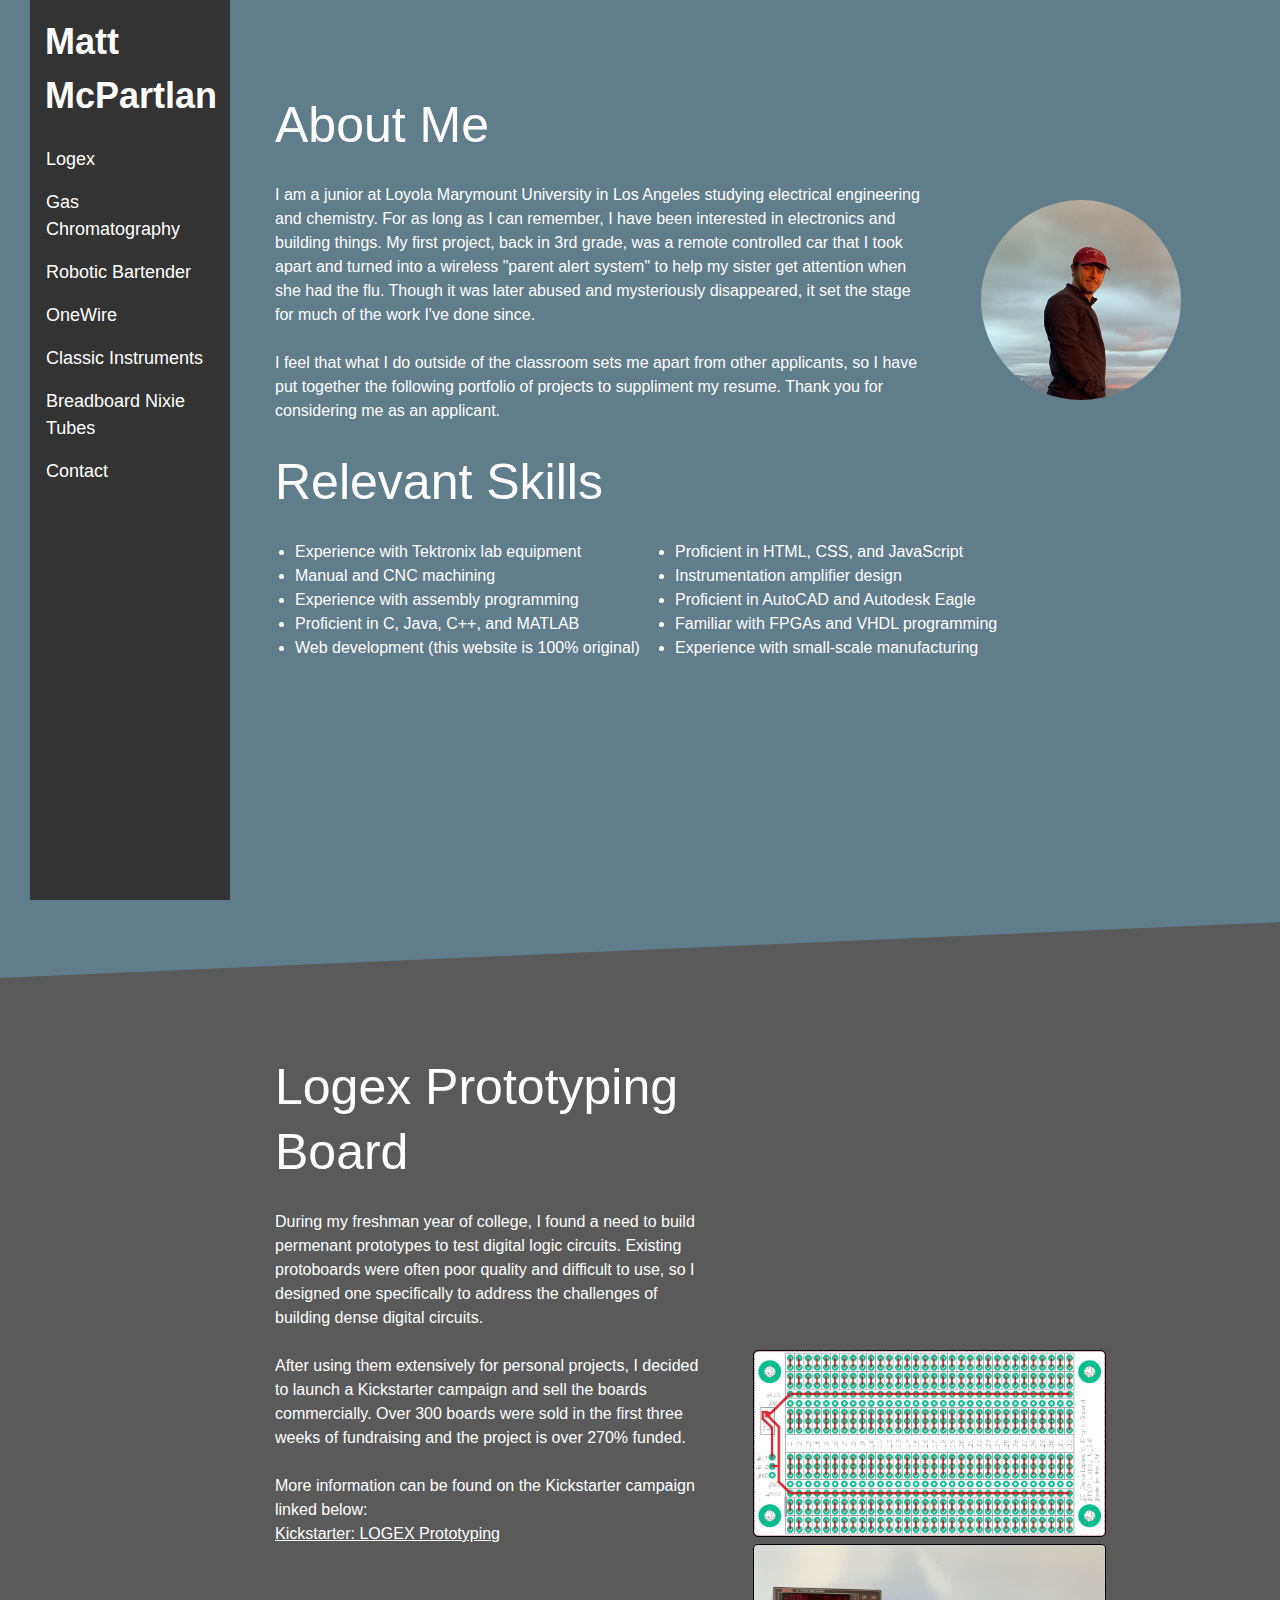
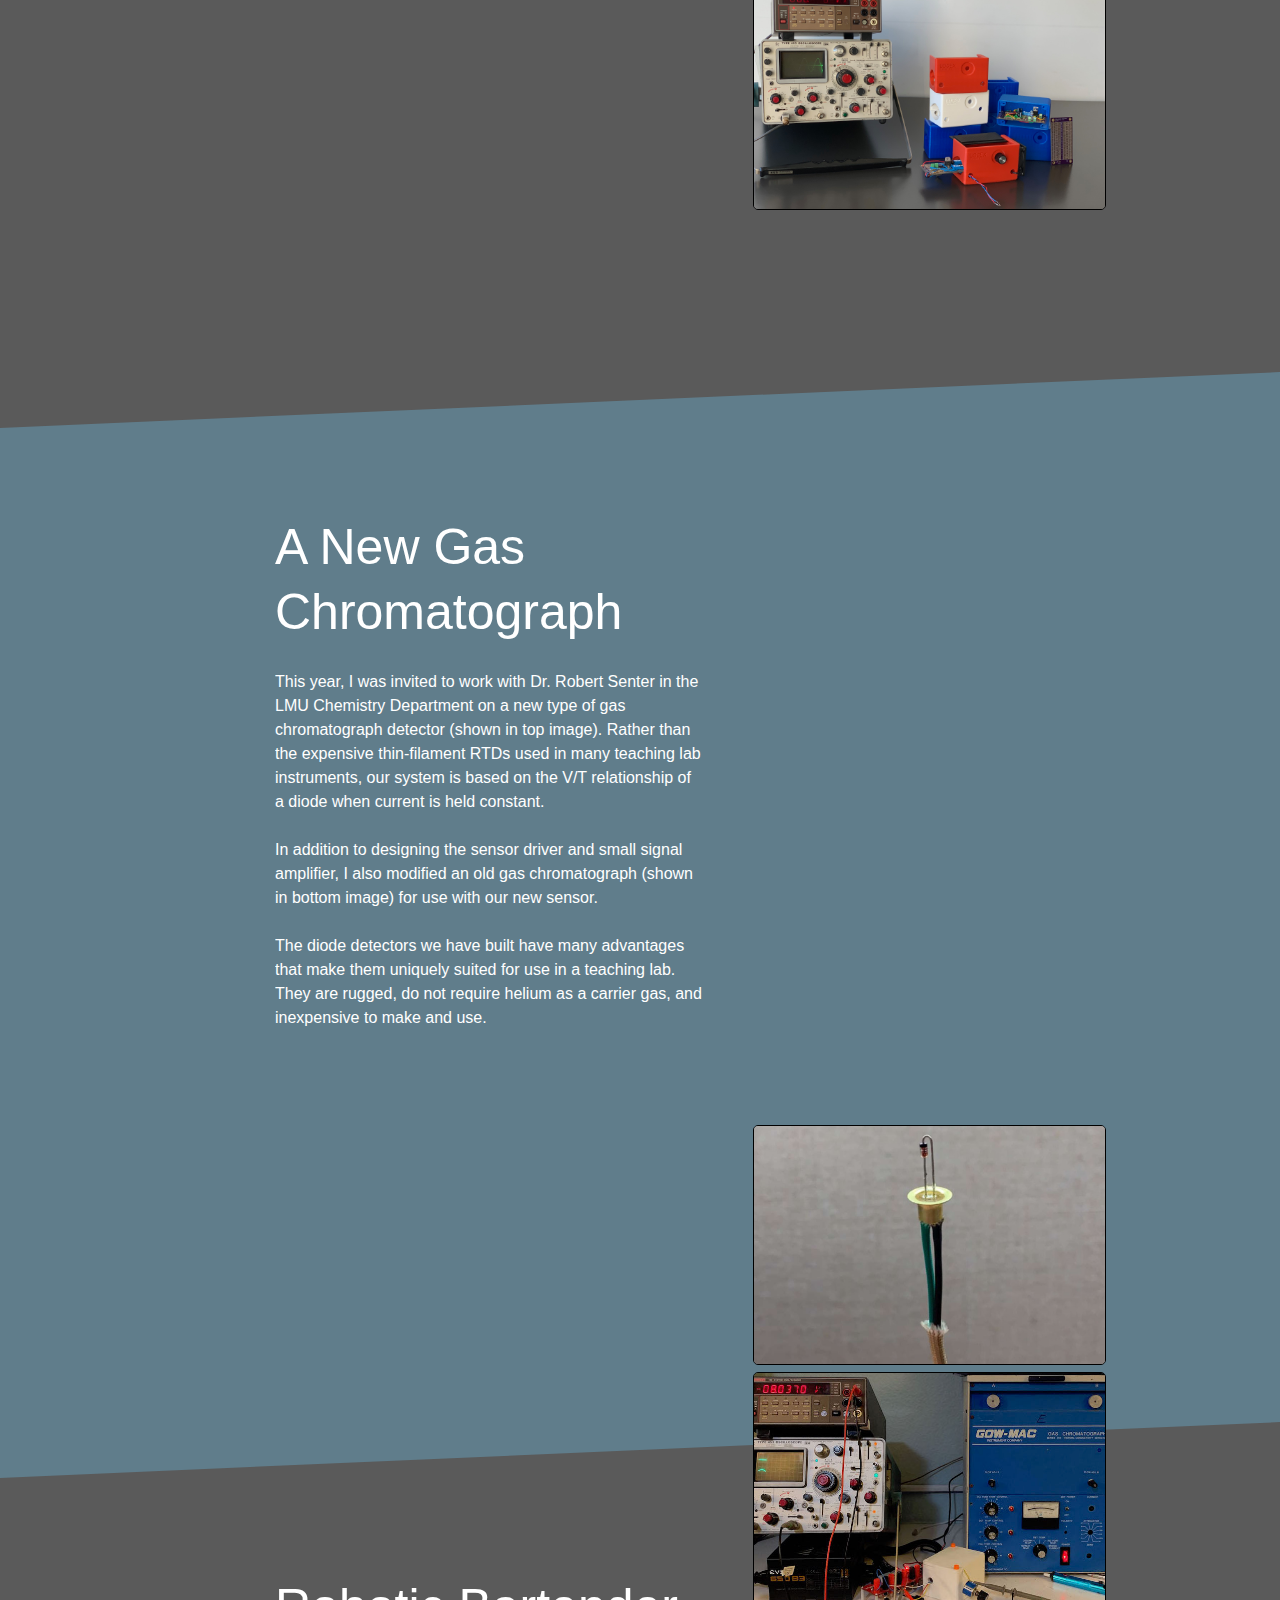
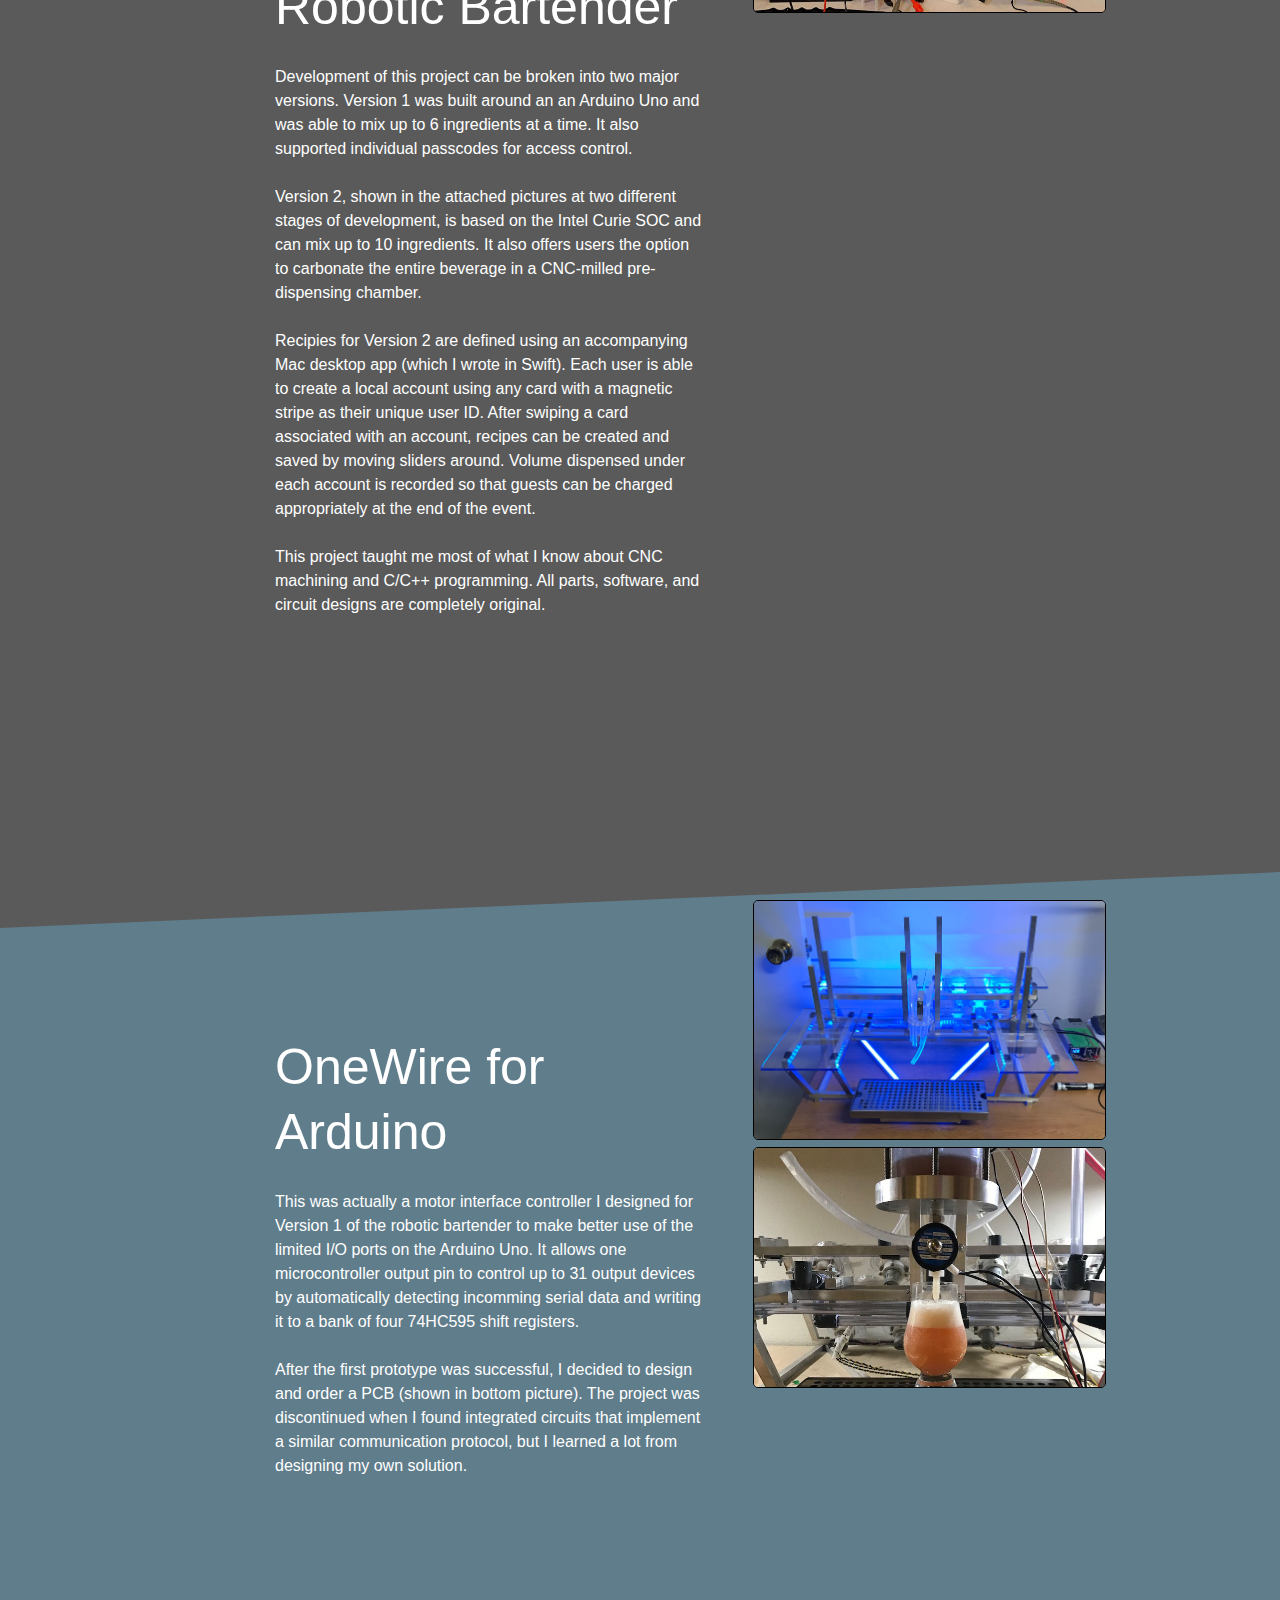
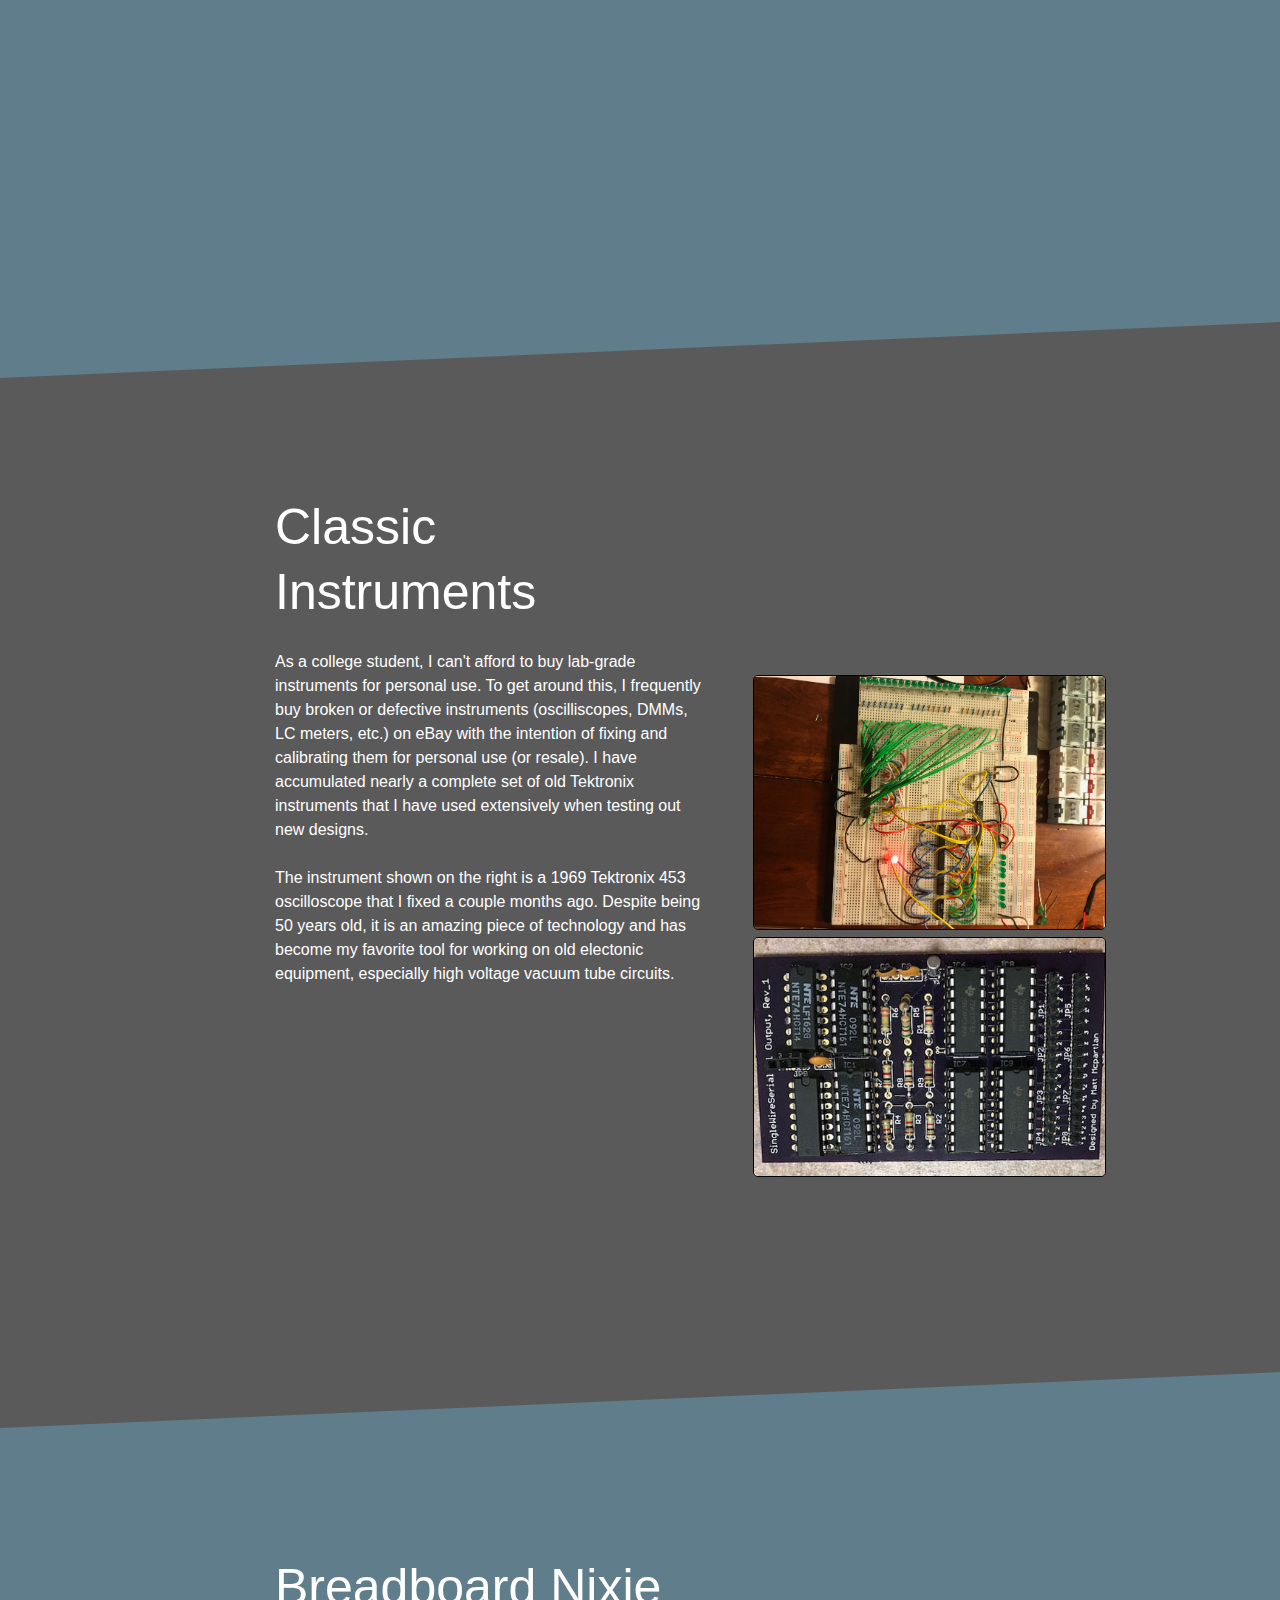
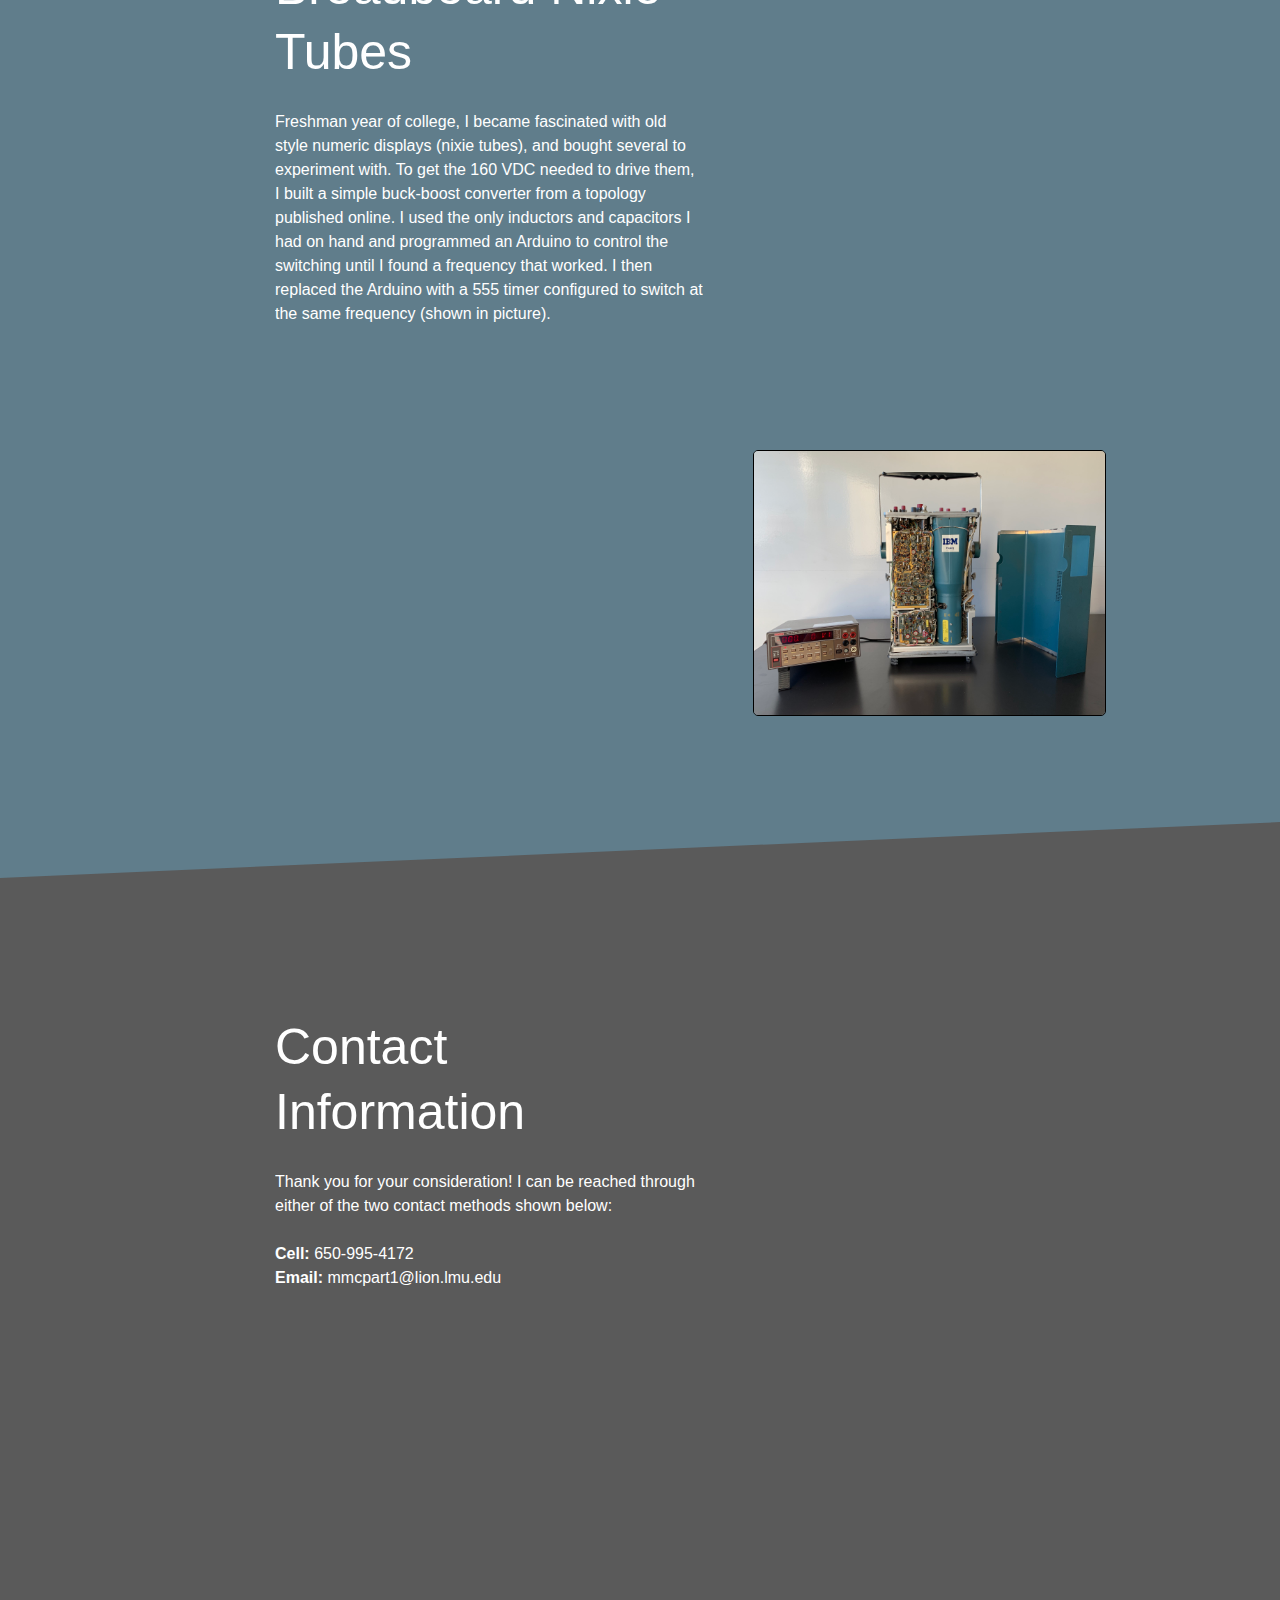
==== index.html @ 4ee8118d "Changed title" ====
<!DOCTYPE html>
<html lang="en" >
<head>
  <meta charset="UTF-8">
  <title>Matt McPartlan: Portfolio</title>
  <meta name="description" content="A brief demonstration of extracurricular projects." />
  <link rel="stylesheet" href="css/style.css">
  <link rel="stylesheet" type="text/css" href="//fonts.googleapis.com/css?family=Paytone+One" />
  <script src="js/lodash.js"></script>
  <script src="https://code.jquery.com/jquery-3.3.1.min.js"></script>
</head>
<body>
  <div id="wrapper">
    <ul id="navbar">
      <li id="name-bar"><a class="page-top">Matt McPartlan</a></li>
      <li class="nav-item" id="logex-board-bar"><a >Logex</a></li>
      <li class="nav-item" id="gas-chromatography-bar"><a>Gas Chromatography</a></li>
      <li class="nav-item" id="robotic-bartender-bar"><a>Robotic Bartender</a></li>
      <li class="nav-item" id="onewire-arduino-bar"><a>OneWire</a></li>
      <li class="nav-item" id="classic-instrumentation-bar"><a>Classic Instruments</a></li>
      <li class="nav-item" id="breadboard-nixies-bar"><a>Breadboard Nixie Tubes</a></li>
      <li class="nav-item" id="contact-bar"><a>Contact</a></li>
    </ul>
    <div id="heading">
      <div id="about-me">
        <header>
          <h1 class="white-title">About Me</h1>
        </header>
        <p class="white-body">
          I am a junior at Loyola Marymount University in Los Angeles studying
          electrical engineering and chemistry. For as long as I can remember, I have been interested
          in electronics and building things. My
          first project, back in 3rd grade, was a remote controlled car that
          I took apart and turned into a wireless "parent alert system" to help my sister get
          attention when she had the flu. Though it was later abused and mysteriously disappeared,
          it set the stage for much of the work I've done since.
          <br>
          <br>
          I feel that what I do outside of the classroom sets me apart from other applicants, so
          I have put together the following portfolio of projects to suppliment my resume. Thank you for
          considering me as an applicant.
        </p>
      </div>
      <img id="profile" src="files/profile.jpeg" alt="Profile picture"/>
      <div id="relavant-skills">
        <header>
          <h1 class="white-title">Relevant Skills</h1>
        </header>
        <ul id="skill-list">
          <li> Experience with Tektronix lab equipment </li>
          <li> Manual and CNC machining </li>
          <li> Experience with assembly programming </li>
          <li> Proficient in C, Java, C++, and MATLAB </li>
          <li> Web development (this website is 100% original) </li>
        </ul>
        <ul id="skill-list2">
          <li> Proficient in HTML, CSS, and JavaScript </li>
          <li> Instrumentation amplifier design </li>
          <li> Proficient in AutoCAD and Autodesk Eagle </li>
          <li> Familiar with FPGAs and VHDL programming </li>
          <li> Experience with small-scale manufacturing </li>
        </ul>
      </div>
    </div>
    <div id="text-content">
      <article class="text-article" id="logex-board">
        <header>
          <h1>Logex Prototyping Board</h1>
        </header>
        <p>
          During my freshman year of college, I found a need to build permenant prototypes to test
          digital logic circuits. Existing protoboards were often poor quality and difficult to use,
          so I designed one specifically to address the challenges of building dense digital circuits.
          <br>
          <br>
          After using them extensively for personal projects, I decided to launch a Kickstarter
          campaign and sell the boards commercially. Over 300 boards were sold in the first
          three weeks of fundraising and the project is over 270% funded.
          <br>
          <br>
          More information can be found on the Kickstarter campaign linked below:
          <br>
          <a target="_blank" href="https://www.kickstarter.com/projects/1998140538/logex-electronics-prototyping-reimagined?ref=user_menu">Kickstarter: LOGEX Prototyping</a>
        </p>
      </article>
      <article class="text-article" id="gas-chromatography">
        <header>
          <h1>A New Gas Chromatograph</h1>
        </header>
        <p>
          This year, I was invited to work with Dr. Robert Senter in the LMU Chemistry
          Department on a new type of gas chromatograph detector (shown in top image). Rather than the expensive thin-filament
          RTDs used in many teaching lab instruments, our system is based on the V/T relationship of a diode
          when current is held constant.
          <br>
          <br>
          In addition to designing the sensor driver and small signal amplifier, I also modified an old gas chromatograph
          (shown in bottom image) for use with our new sensor.
          <br>
          <br>
          The diode detectors we have built have many advantages that make them uniquely suited for use in
          a teaching lab. They are rugged, do not require helium as a carrier gas, and inexpensive to make
          and use.
        </p>
      </article>
      <article class="text-article" id="robotic-bartender">
        <header>
          <h1>Robotic Bartender</h1>
        </header>
        <p>
          Development of this project can be broken into two major versions. Version 1 was built around an an Arduino
          Uno and was able to mix up to 6 ingredients at a time. It also supported individual passcodes for access
          control.
          <br>
          <br>
          Version 2, shown in the attached pictures at two different stages of development, is based on the Intel Curie SOC
          and can mix up to 10 ingredients. It also offers users the option to carbonate the entire beverage in a CNC-milled
          pre-dispensing chamber.
          <br>
          <br>
          Recipies for Version 2 are defined using an accompanying Mac desktop app (which I wrote in Swift). Each user is able
          to create a local account using any card with a magnetic stripe as their unique user ID.
          After swiping a card associated with an account, recipes can be created and saved by moving sliders around.
          Volume dispensed under each account is recorded so that guests can be charged appropriately at the end of the event.
          <br>
          <br>
          This project taught me most of what I know about CNC machining and C/C++ programming. All parts, software, and circuit designs
          are completely original.
        </p>
      </article>
      <article class="text-article" id="onewire-arduino">
        <header>
          <h1>OneWire for Arduino</h1>
        </header>
        <p>
          This was actually a motor interface controller I designed for Version 1 of the robotic bartender to make better use of the limited
          I/O ports on the Arduino Uno. It allows one microcontroller output pin to control up to 31 output devices by automatically detecting incomming
          serial data and writing it to a bank of four 74HC595 shift registers.
          <br>
          <br>
          After the first prototype was successful, I decided to design and order a PCB (shown in bottom picture). The project was discontinued
          when I found integrated circuits that implement a similar communication protocol, but I learned a lot from designing my own solution.
        </p>
      </article>
      <article class="text-article" id="classic-instrumentation">
        <header>
          <h1>Classic Instruments</h1>
        </header>
        <p>
          As a college student, I can't afford to buy lab-grade instruments for personal use. To get around this,
          I frequently buy broken or defective instruments (oscilliscopes, DMMs, LC meters, etc.) on eBay with
          the intention of fixing and calibrating them for personal use (or resale). I have accumulated nearly a complete
          set of old Tektronix instruments that I have used extensively when testing out new designs.
          <br>
          <br>
          The instrument shown on the right is a 1969 Tektronix 453 oscilloscope that I fixed a couple months
          ago. Despite being 50 years old, it is an amazing piece of technology and has become my favorite tool
          for working on old electonic equipment, especially high voltage vacuum tube circuits.
        </p>
      </article>
      <article class="text-article" id="breadboard-nixies">
        <header>
          <h1>Breadboard Nixie Tubes</h1>
        </header>
        <p>
          Freshman year of college, I became fascinated with old style numeric displays (nixie tubes),
          and bought several to experiment with. To get the 160 VDC needed to drive them, I built a simple
          buck-boost converter from a topology published online. I used the only inductors and capacitors
          I had on hand and programmed an Arduino to control the switching until I found a frequency that worked.
          I then replaced the Arduino with a 555 timer configured to switch at the same frequency (shown in picture).
        </p>
      </article>
      <article class="text-article" id="contact">
        <header>
          <h1>Contact Information</h1>
        </header>
        <p>
          Thank you for your consideration! I can be reached through either of the two contact
          methods shown below:
          <br>
          <br>
          <b> Cell: </b> 650-995-4172
          <br>
          <b> Email: </b> mmcpart1@lion.lmu.edu
        </p>
      </article>

      <!-- Parallax foreground -->
      <div id="filler">
        <div class="photo-block">
          <img class="block-top" src="files/Schematic.jpeg" alt="Logex schematic"/>
          <img class="block-bottom" src="files/Compare.jpeg" alt="Logex schematic"/>
        </div>
        <div class="photo-block">
          <img class="block-top" src="files/chromatograph.jpeg" alt="Gas chromatograph"/>
          <img class="block-bottom" src="files/chromatograph2.jpeg" alt="Gas chromatograph2"/>
        </div>
        <div class="photo-block">
          <img class="block-top" src="files/robot.jpeg" alt="Robotic bartender"/>
          <img class="block-bottom" src="files/robot2.jpeg" width="446" alt="Robotic bartender"/>
        </div>
        <div class="photo-block">
          <img class="block-top" src="files/onewire.jpeg" alt="Onewire"/>
          <img class="block-bottom " src="files/onewire2.jpeg" alt="Onewire"/>
        </div>
        <div class="photo-block">
          <img src="files/instrumentation.jpeg" alt="Instrumentation"/>
        </div>
        <div class="photo-block">
          <img src="files/nixies.jpeg" alt="Nixies"/>
        </div>
      </div>
    </div>



    <!-- Background sections -->
    <div class="background-section"></div>
    <div class="background-section"></div>
    <div class="background-section"></div>
    <div class="background-section"></div>
  </div>
</body>
<script  src="js/index.js"></script>
</html>
---- css/style.css ----
/* PARALLAX PORTFOLIO
Author: Matt McPartlan
*****************************************************************/

html, body, div, h1, a, ul, li, article, header {
	margin: 0;
	padding: 0;
	border: 0;
	font-size: 100%;
	font: inherit;
	vertical-align: baseline;
  color: #ffffff;
}
body {
  background-color: #5a5a5a;
  height: auto;
  width: auto;
  line-height: 1.5;
  font-size: 16px;
  font-family: Avantgarde,sans-serif;
}
h1 {
  font-family: Avantgarde,sans-serif;
  margin: 0 0 25px 0;
  font-size: 50px;
  font-family: Avantgarde,sans-serif;
  font-weight: normal;
  line-height: 65px;
  color: #ffffff;
}
p {
  margin:1em 0;
  font-family: Avantgarde,sans-serif;
  color: #ffffff;
  font-size: 16px;
}

/* Page structure
*****************************************************************/
.background-section {
  background-color: #607d8b;
  transform: skew(0deg, -2.5deg);
  position: absolute;
  left: 0;
  height: 1050px;
  width: 100%;
  min-width: 1250px;
  overflow: hidden;
  z-index: -1;
}
#heading {
  position: absolute;
  display: grid;
  grid-template-areas:
    "text photo"
    "skills1 skills2";
  grid-template-columns: 4fr 1.5fr;
  grid-template-rows: 450px 450px;
  top: 0;
  width: 100%;
  min-width: 1250px;
  height: 900px;
}
#text-content {
  position: absolute;
  display: grid;
  grid-template-areas:
    "textContent . photoContent .";
  grid-template-columns: 2fr 50px 1fr 0.5fr;
  grid-template-rows: 100% 100%;
  padding: 0;
  top: 750px;
  left: 0;
  width: 100%;
  min-width: 1250px;
  overflow: hidden;
  height: 7350px;
}

/* Navigation
*****************************************************************/
#navbar {
  list-style-type: none;
  text-align: left;
  padding: 0px;
  margin: 0px;
  position: fixed;
  top: 0;
  left: 30px;
  z-index: 1000;
  width: 200px;
  height: 100%;
  background-color: #333;
}
#nav-background {
  width: 200px;
  height: 1000px;
}
#name-bar {
  z-index: 1000;
  font-size: 36px;
  padding: 15px;
  border: 1px;
  text-align: left;
  font-weight: bold;
  color: #ffffff
}
.nav-item {
  z-index: 1000;
  font-size: 18px;
  display: block;
  color: #ffffff;
  padding: 8px 16px;
  text-decoration: none;
}
.nav-item:hover {
  background-color: #e91e63;
  cursor: pointer;
}

/* Text content
*****************************************************************/

.text-article {
  grid-area: textContent;
  position: absolute;
  left: 275px;
  padding-top: 105px;
  overflow: hidden;
}

#relavant-skills {
  grid-area: "skills1";
  padding-left: 275px;
  width: auto;
  height: 100%;
  max-height: 450px;
  overflow: visible;
}

#skill-list {
  margin-left: 20px;
}

#skill-list2 {
  position: relative;
  top: -120px;
  left: 400px;
  width: 400px;
}

#about-me {
  grid-area: text;
  padding-top: 10%;
  padding-left: 275px;
  width: auto;
  height: 100%;
  max-height: 450px;
  overflow: hidden;
}

#profile {
  grid-area: photo;
  margin-top: 200px;
  margin-left: 50px;
  border-radius: 50%;
  width: auto;
  max-width: 200px;
}

/* foreground */
#filler {
  position: absolute;
  grid-area: photoContent;
  width: 100%;
}

.photo-block {
  position: absolute;
  width: auto;
  margin: 0;
  padding: 0;
  display: inline-block;
}

.photo-block > img {
  width: 100%;
  padding: 0;
  margin: 0;
  border: 1px solid black;
  border-radius: 5px;
}

/* Block bottom */
.block-bottom {
  border: 1px solid black;
  margin-top: 10px;
  border-radius: 5px;
}
/* Block top */
.block-top {
  margin-bottom: 10px;
  border: 1px solid black;
  border-radius: 5px;
}
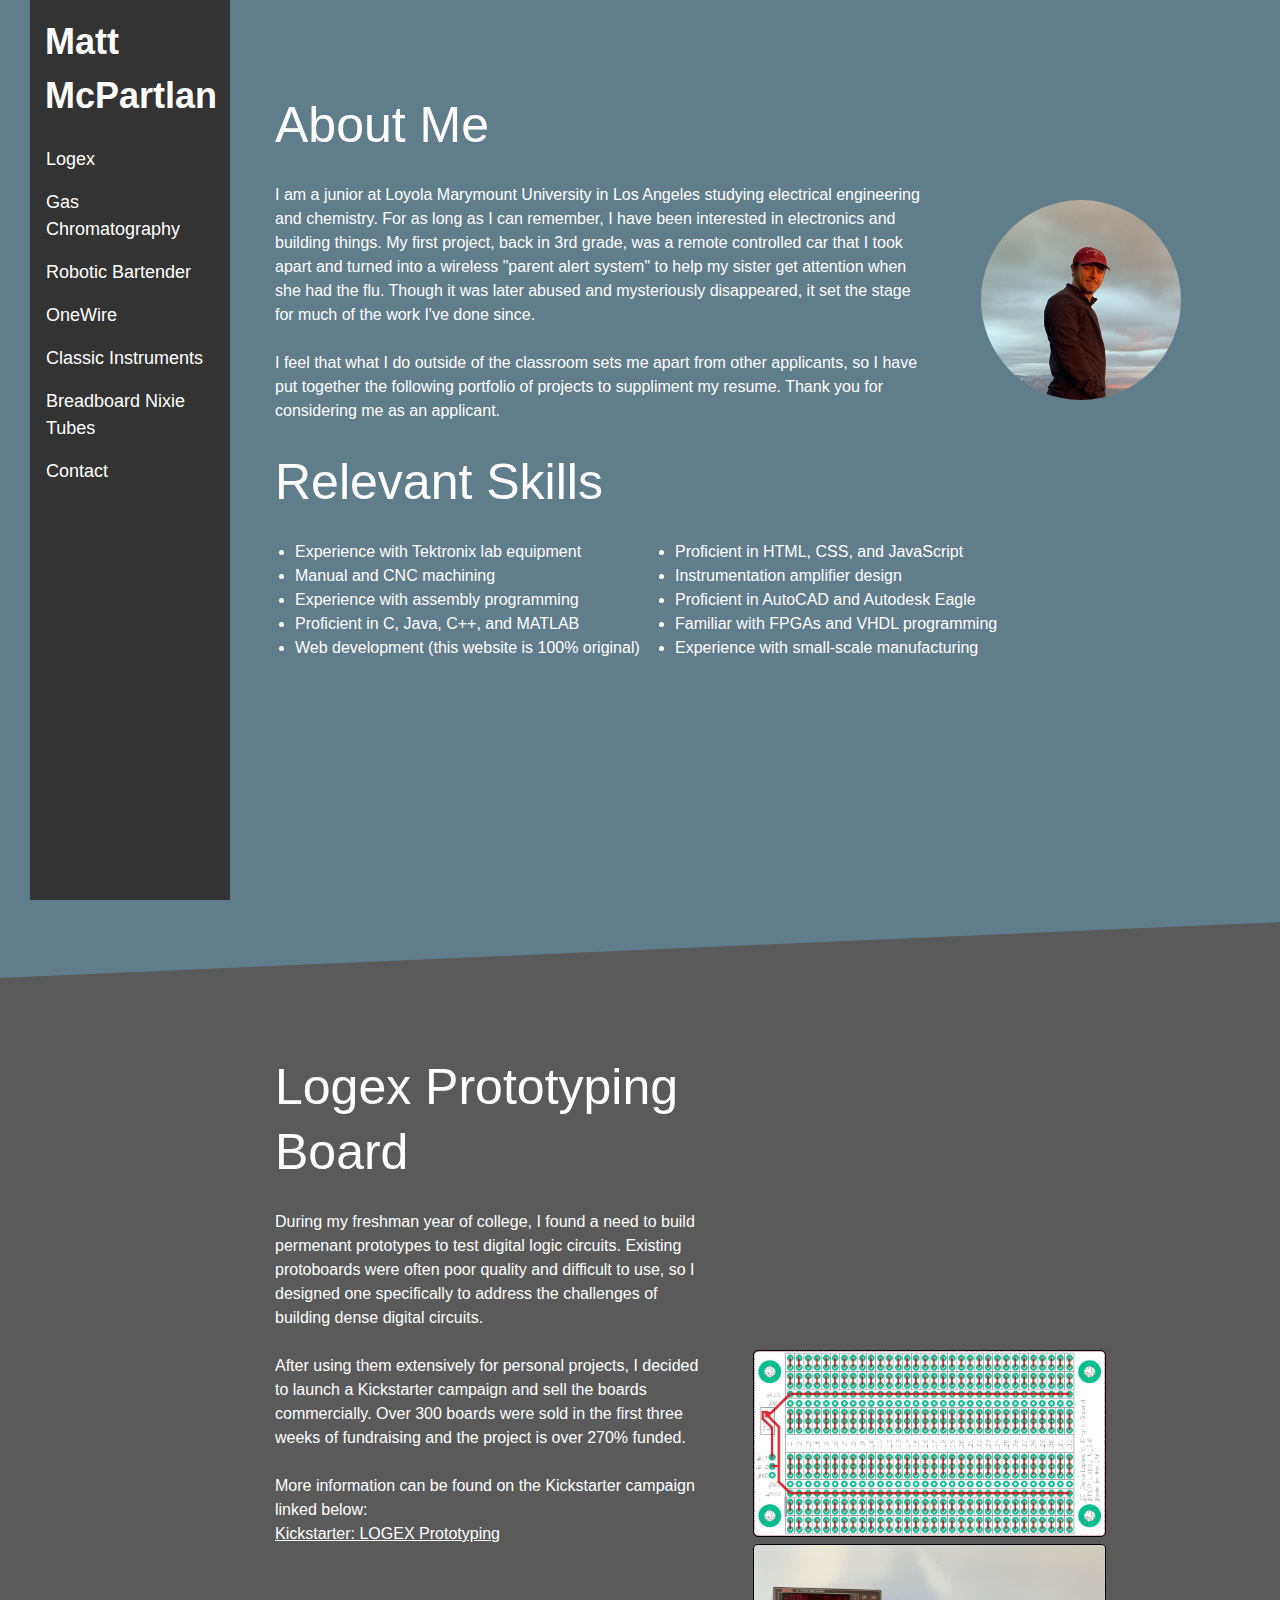
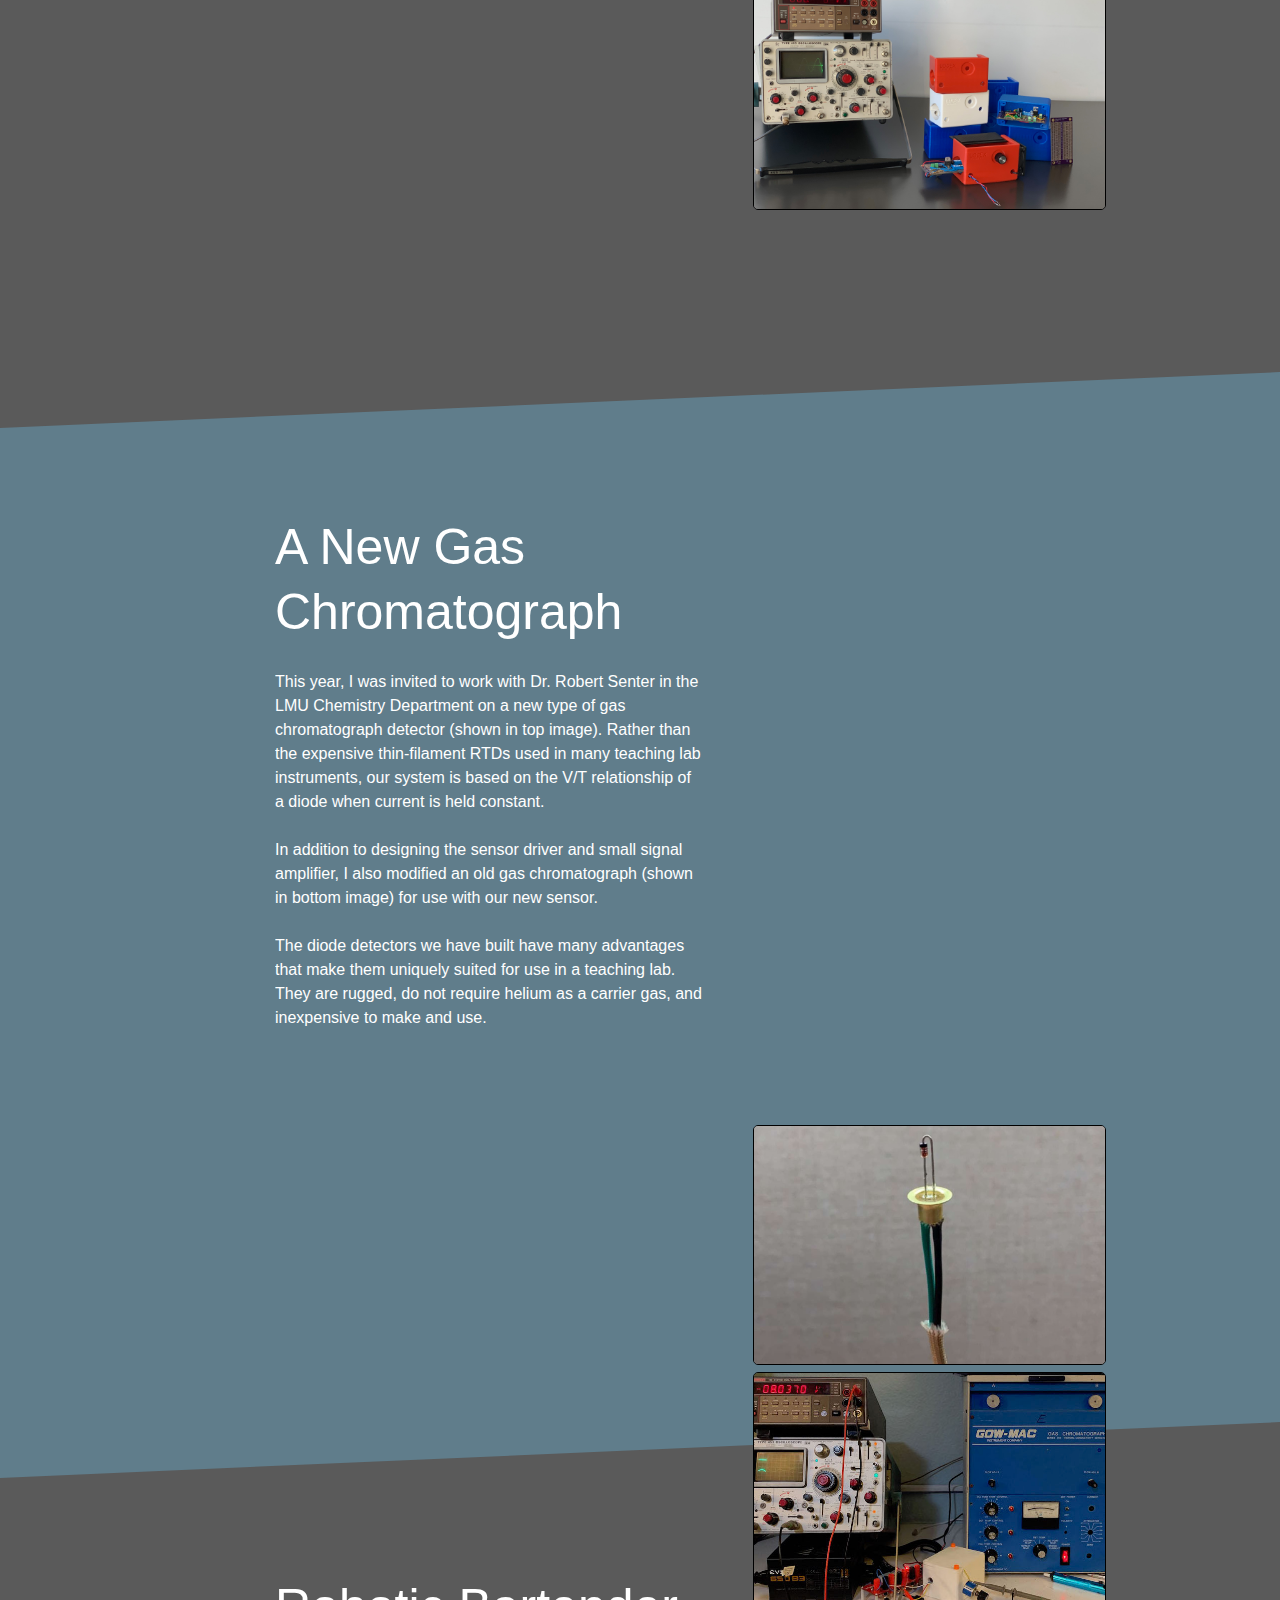
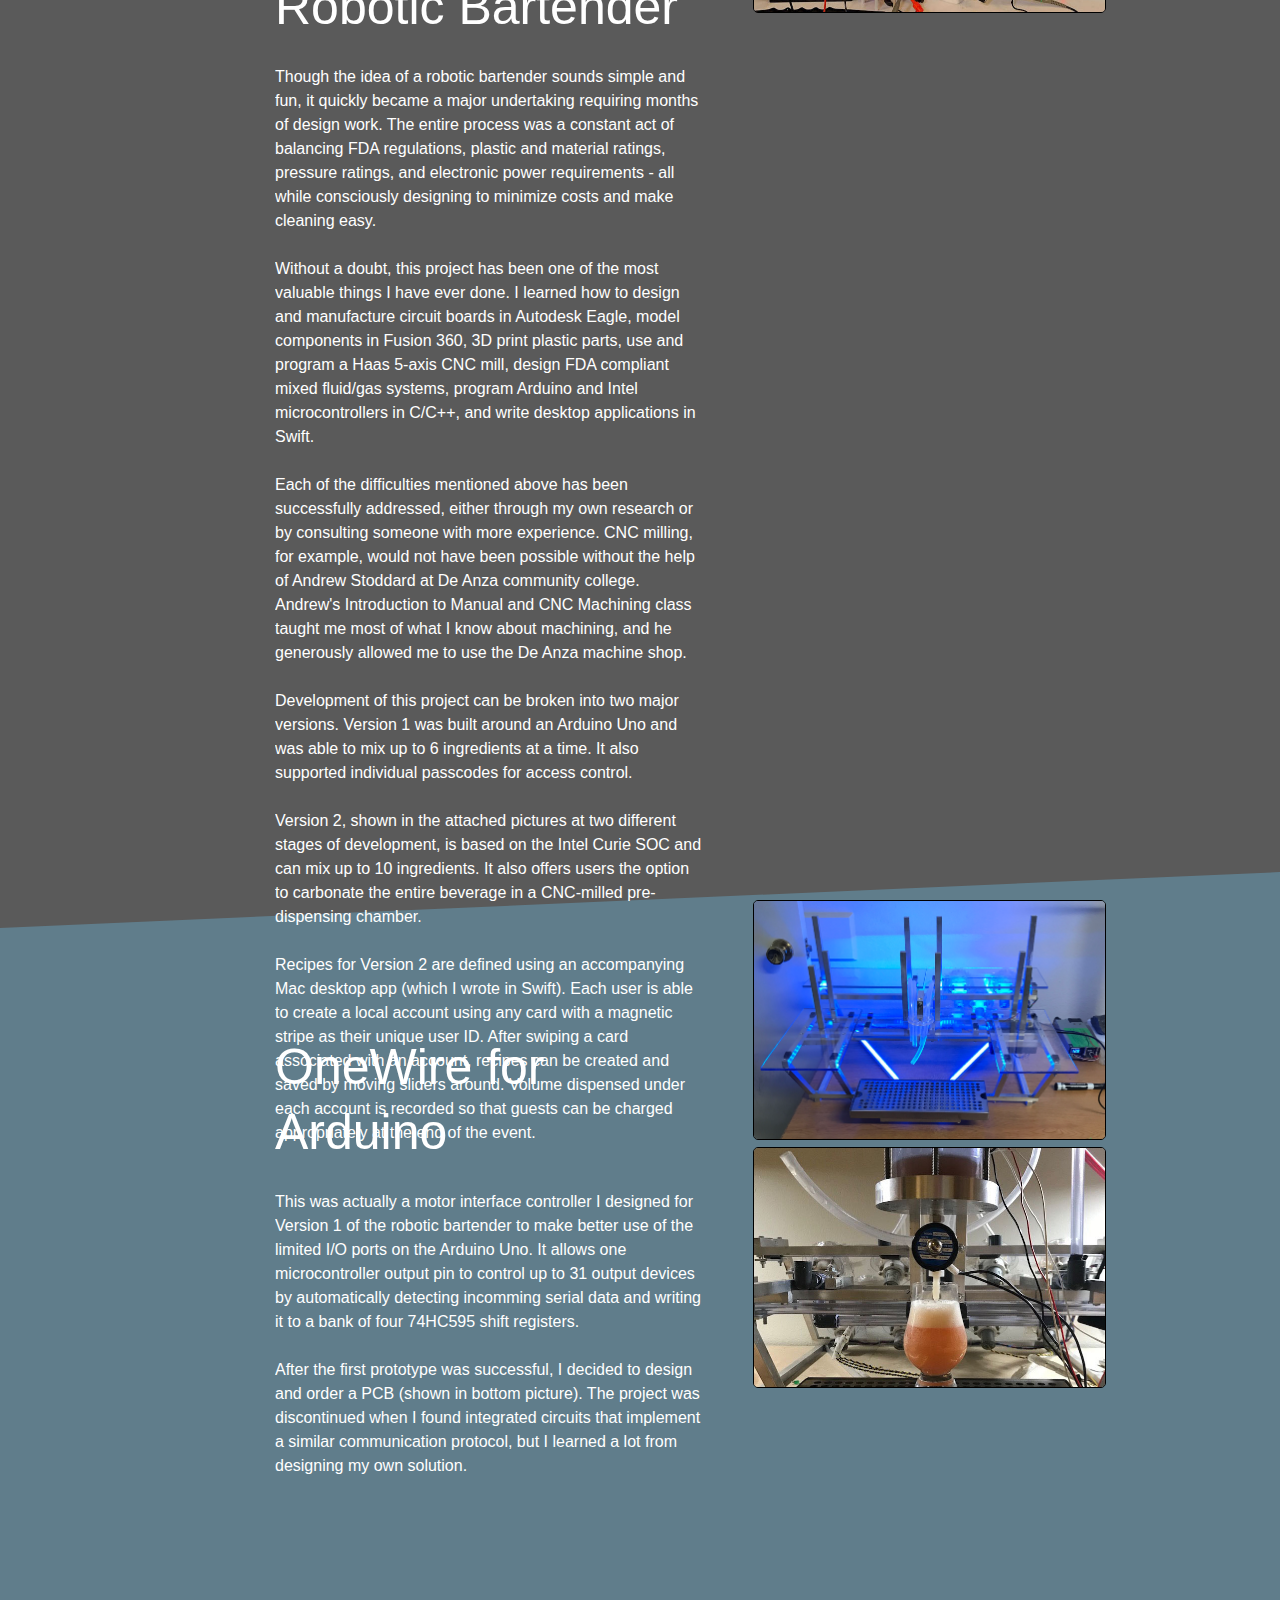
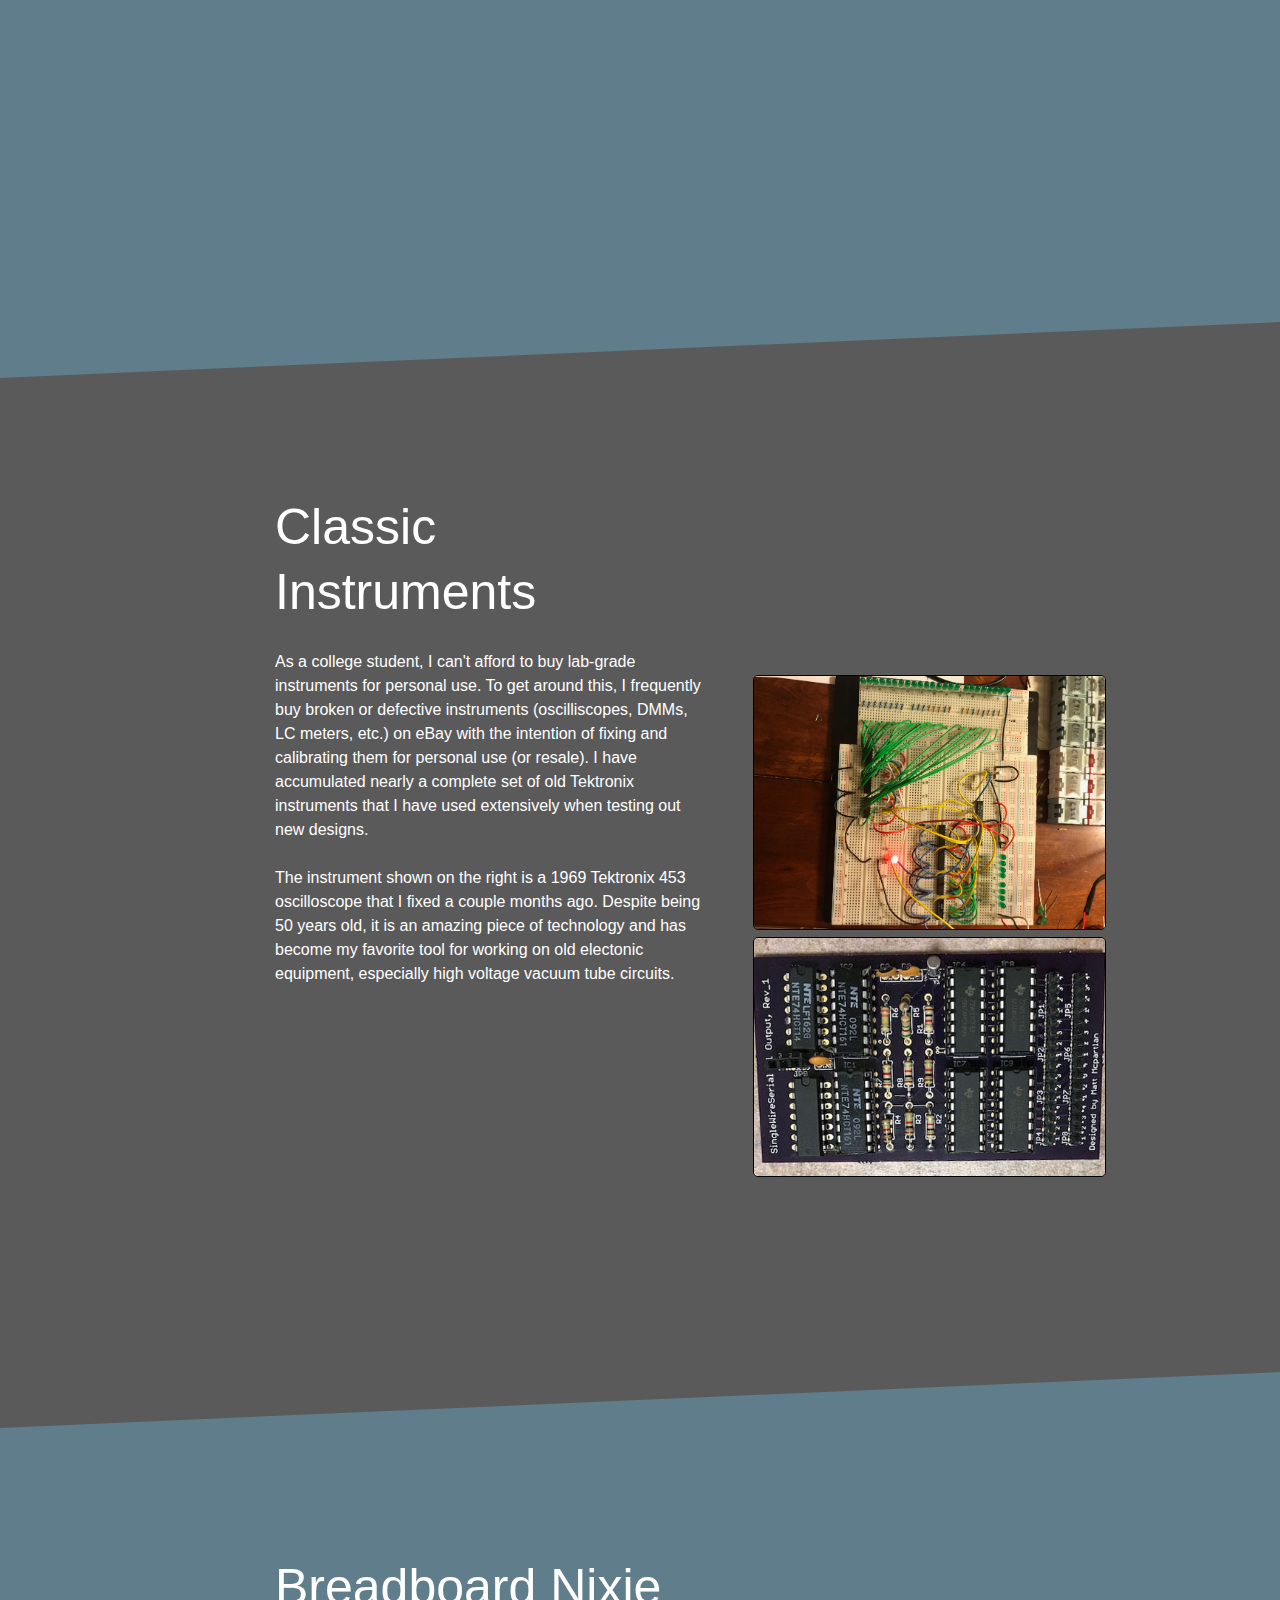
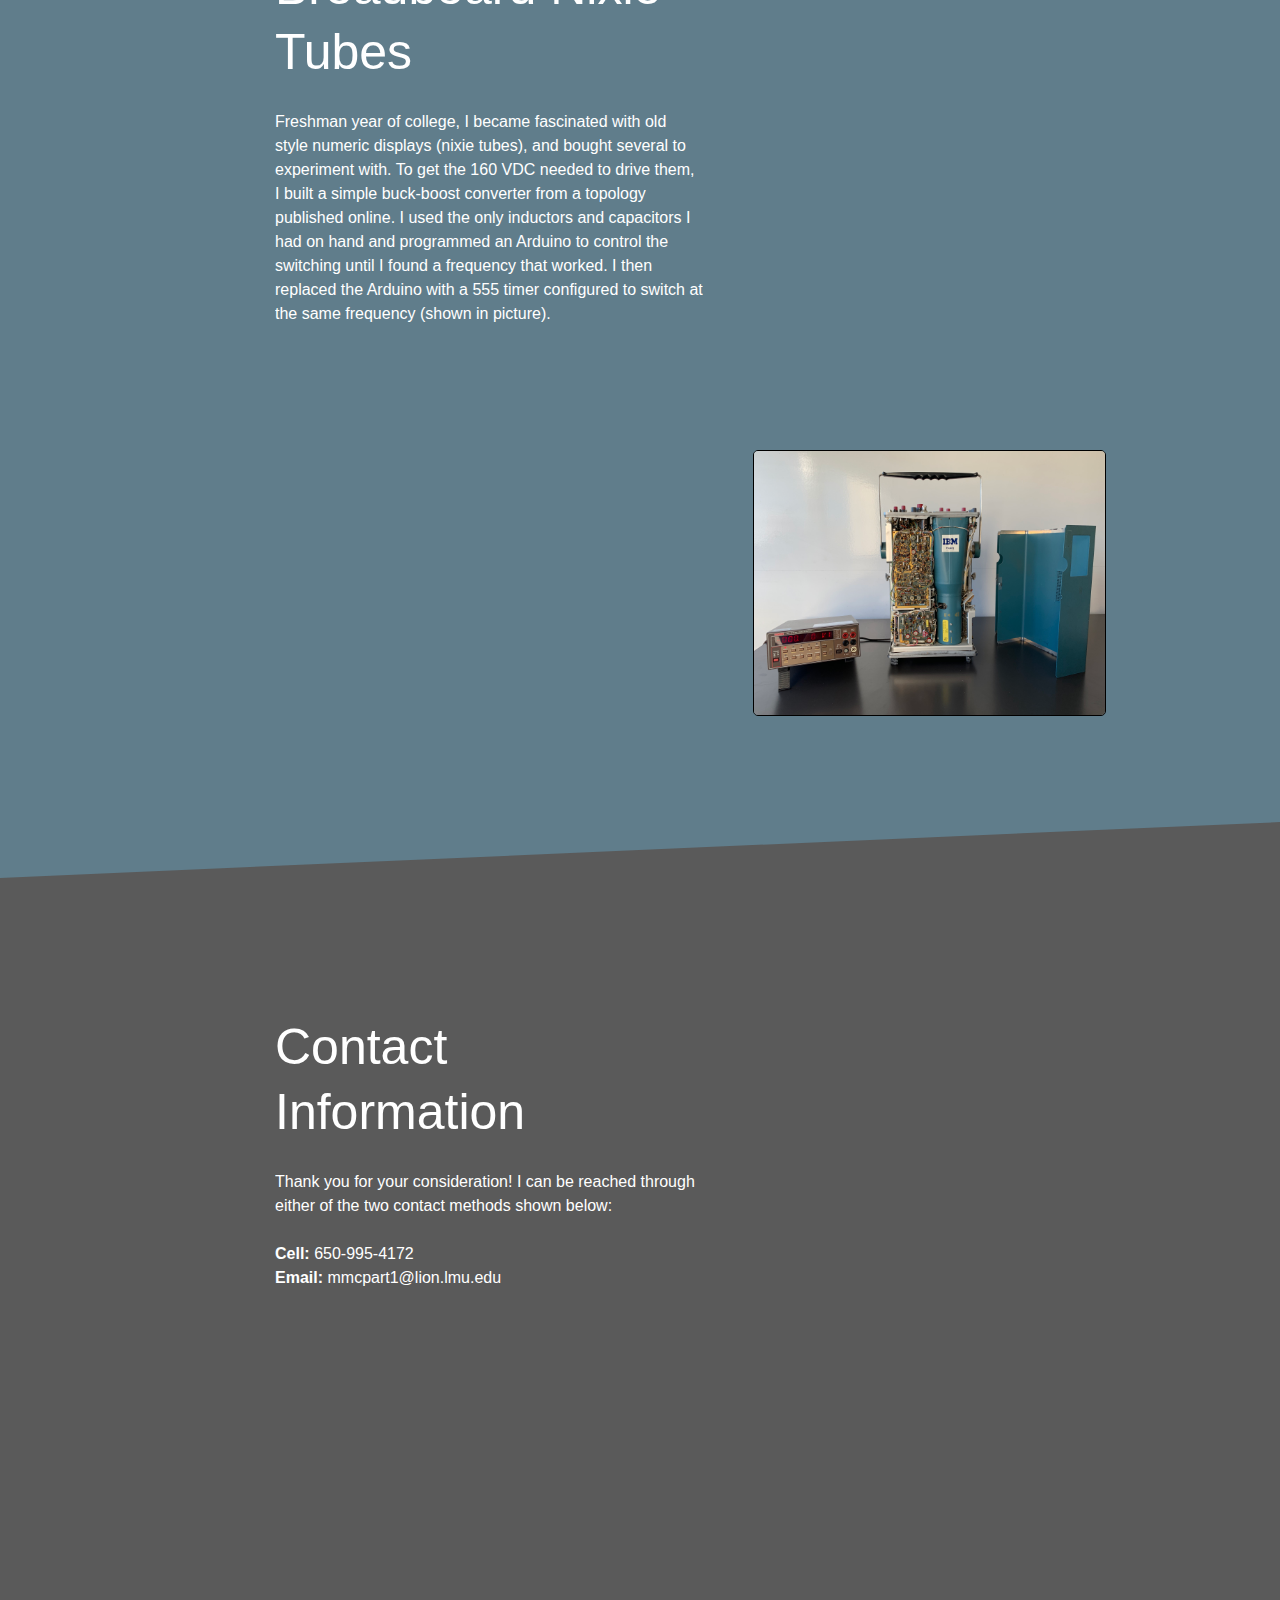
==== commit 816f402e: "Updated Drink machine description" ====
--- a/index.html
+++ b/index.html
@@ -108,7 +108,25 @@
           <h1>Robotic Bartender</h1>
         </header>
         <p>
-          Development of this project can be broken into two major versions. Version 1 was built around an an Arduino
+          Though the idea of a robotic bartender sounds simple and fun, it quickly became a major undertaking requiring months of design work.
+          The entire process was a constant act of balancing FDA regulations, plastic and
+          material ratings, pressure ratings, and electronic power requirements - all while consciously designing to minimize costs and
+          make cleaning easy.
+          <br>
+          <br>
+          Without a doubt, this project has been one of the most valuable things I have ever done. I learned how to design and manufacture
+          circuit boards in Autodesk Eagle, model components in Fusion 360, 3D print plastic parts, use and program a Haas 5-axis CNC mill,
+          design FDA compliant mixed fluid/gas systems, program Arduino and Intel microcontrollers in C/C++, and write desktop
+          applications in Swift.
+          <br>
+          <br>
+          Each of the difficulties mentioned above has been successfully addressed, either through my own research or by consulting someone
+          with more experience. CNC milling, for example, would not have been possible without the help of Andrew Stoddard at De Anza
+          community college. Andrew's Introduction to Manual and CNC Machining class taught me most of what I know about machining, and he
+          generously allowed me to use the De Anza machine shop.
+          <br>
+          <br>
+          Development of this project can be broken into two major versions. Version 1 was built around an Arduino
           Uno and was able to mix up to 6 ingredients at a time. It also supported individual passcodes for access
           control.
           <br>
@@ -118,14 +136,10 @@
           pre-dispensing chamber.
           <br>
           <br>
-          Recipies for Version 2 are defined using an accompanying Mac desktop app (which I wrote in Swift). Each user is able
+          Recipes for Version 2 are defined using an accompanying Mac desktop app (which I wrote in Swift). Each user is able
           to create a local account using any card with a magnetic stripe as their unique user ID.
           After swiping a card associated with an account, recipes can be created and saved by moving sliders around.
           Volume dispensed under each account is recorded so that guests can be charged appropriately at the end of the event.
-          <br>
-          <br>
-          This project taught me most of what I know about CNC machining and C/C++ programming. All parts, software, and circuit designs
-          are completely original.
         </p>
       </article>
       <article class="text-article" id="onewire-arduino">
--- a/css/style.css
+++ b/css/style.css
@@ -173,6 +173,7 @@
   position: absolute;
   grid-area: photoContent;
   width: 100%;
+  max-width: 500px;
 }
 
 .photo-block {
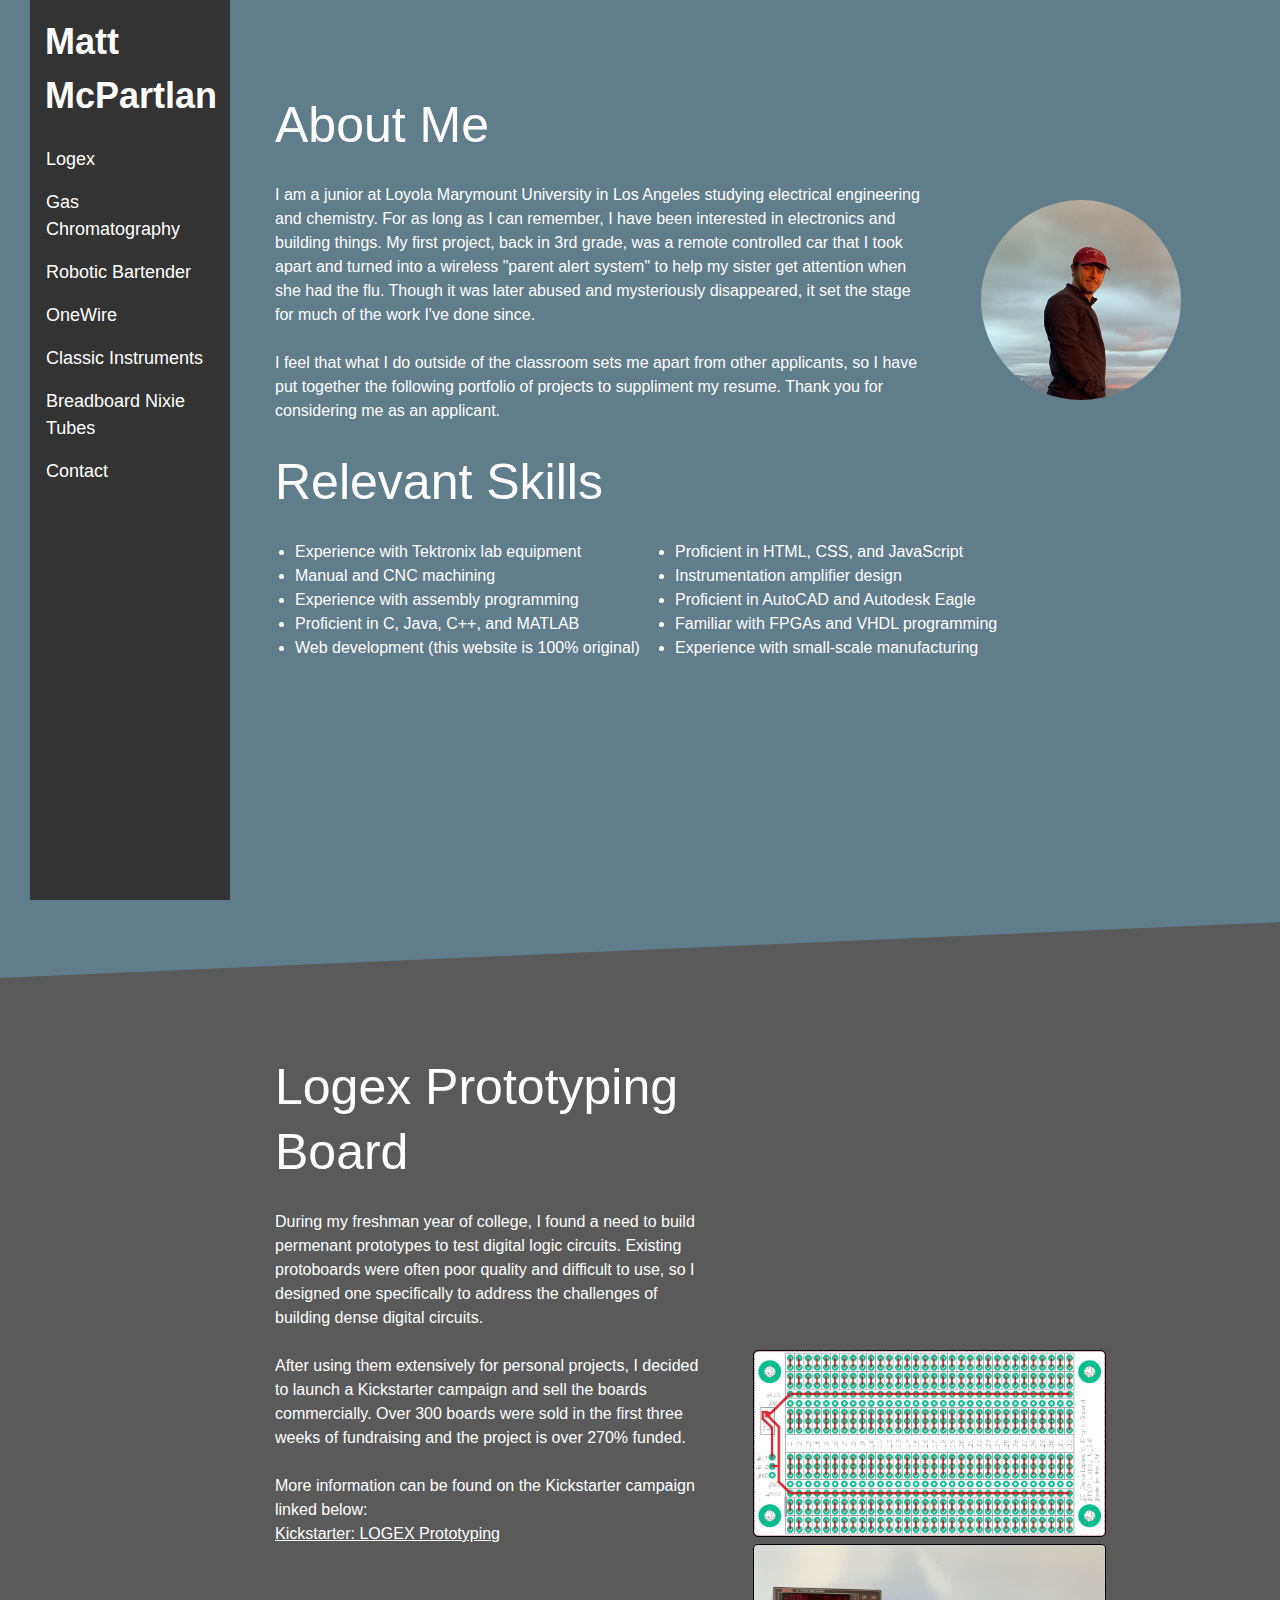
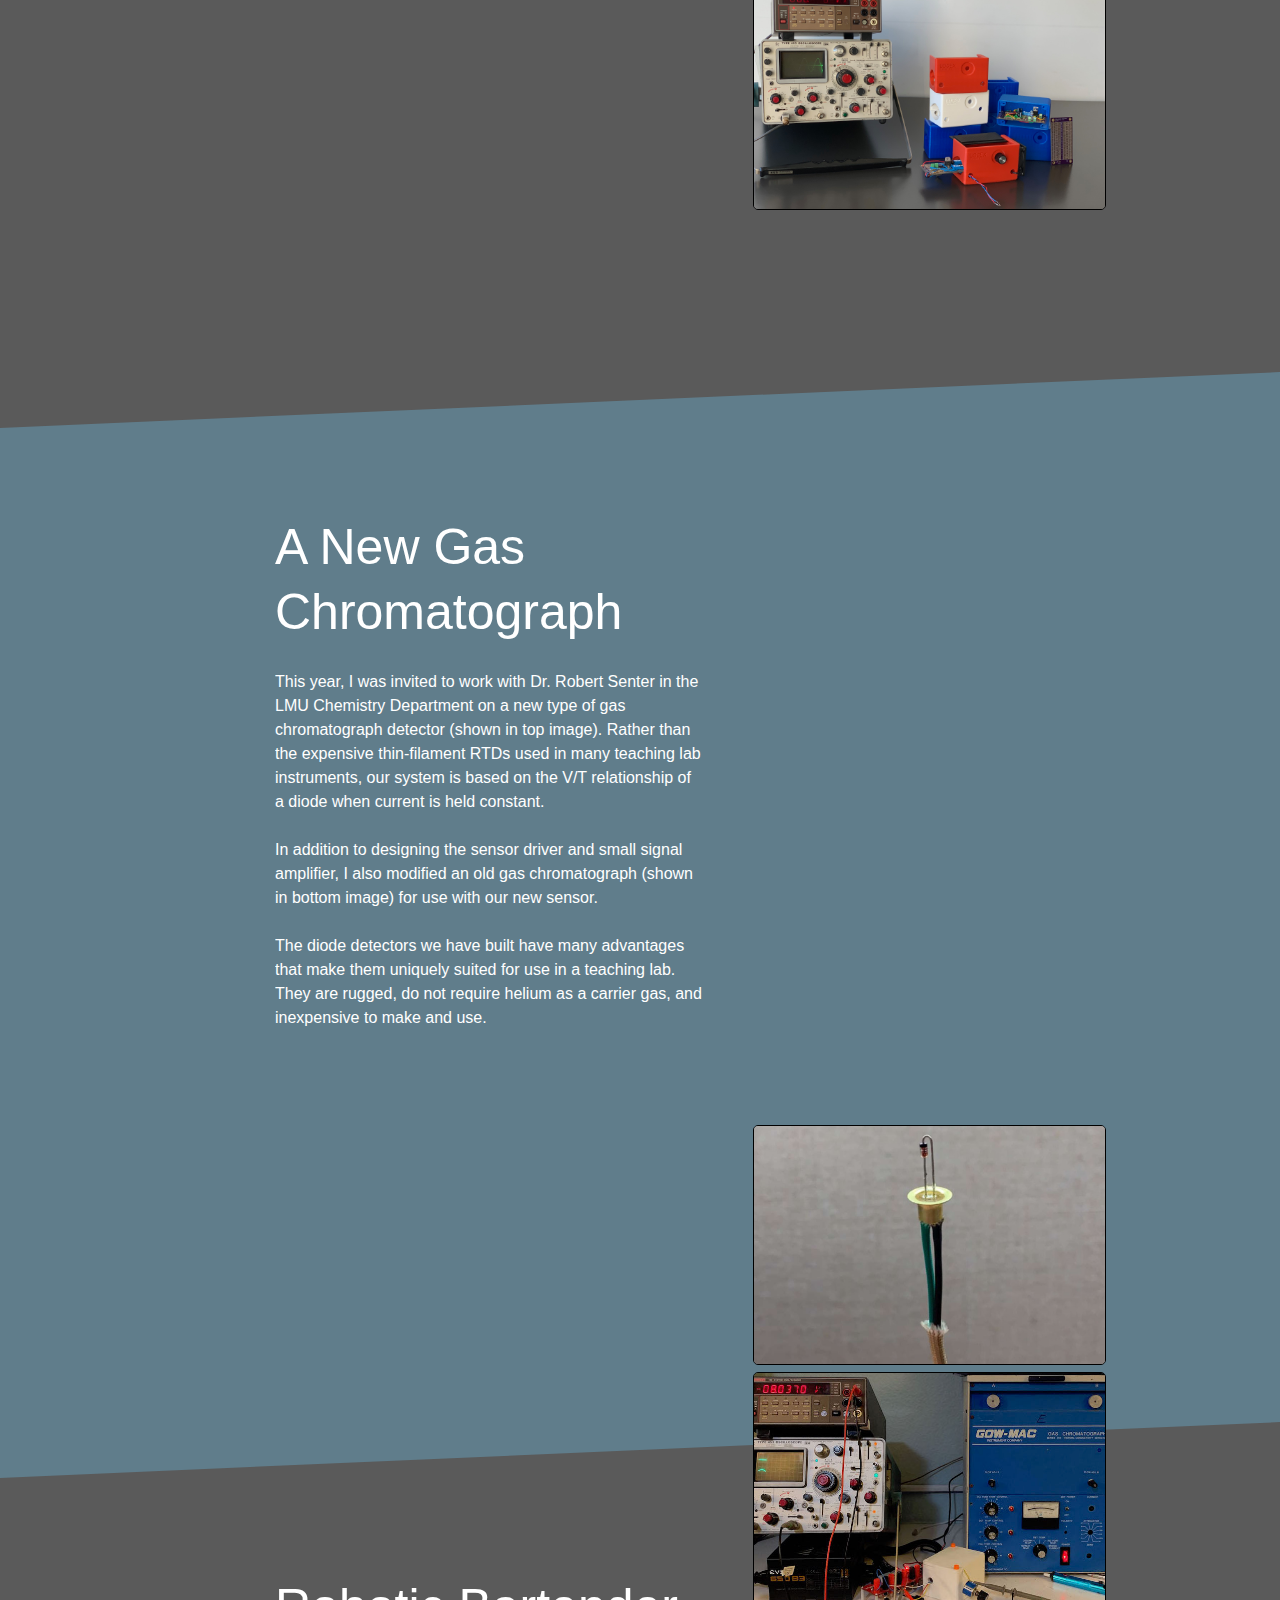
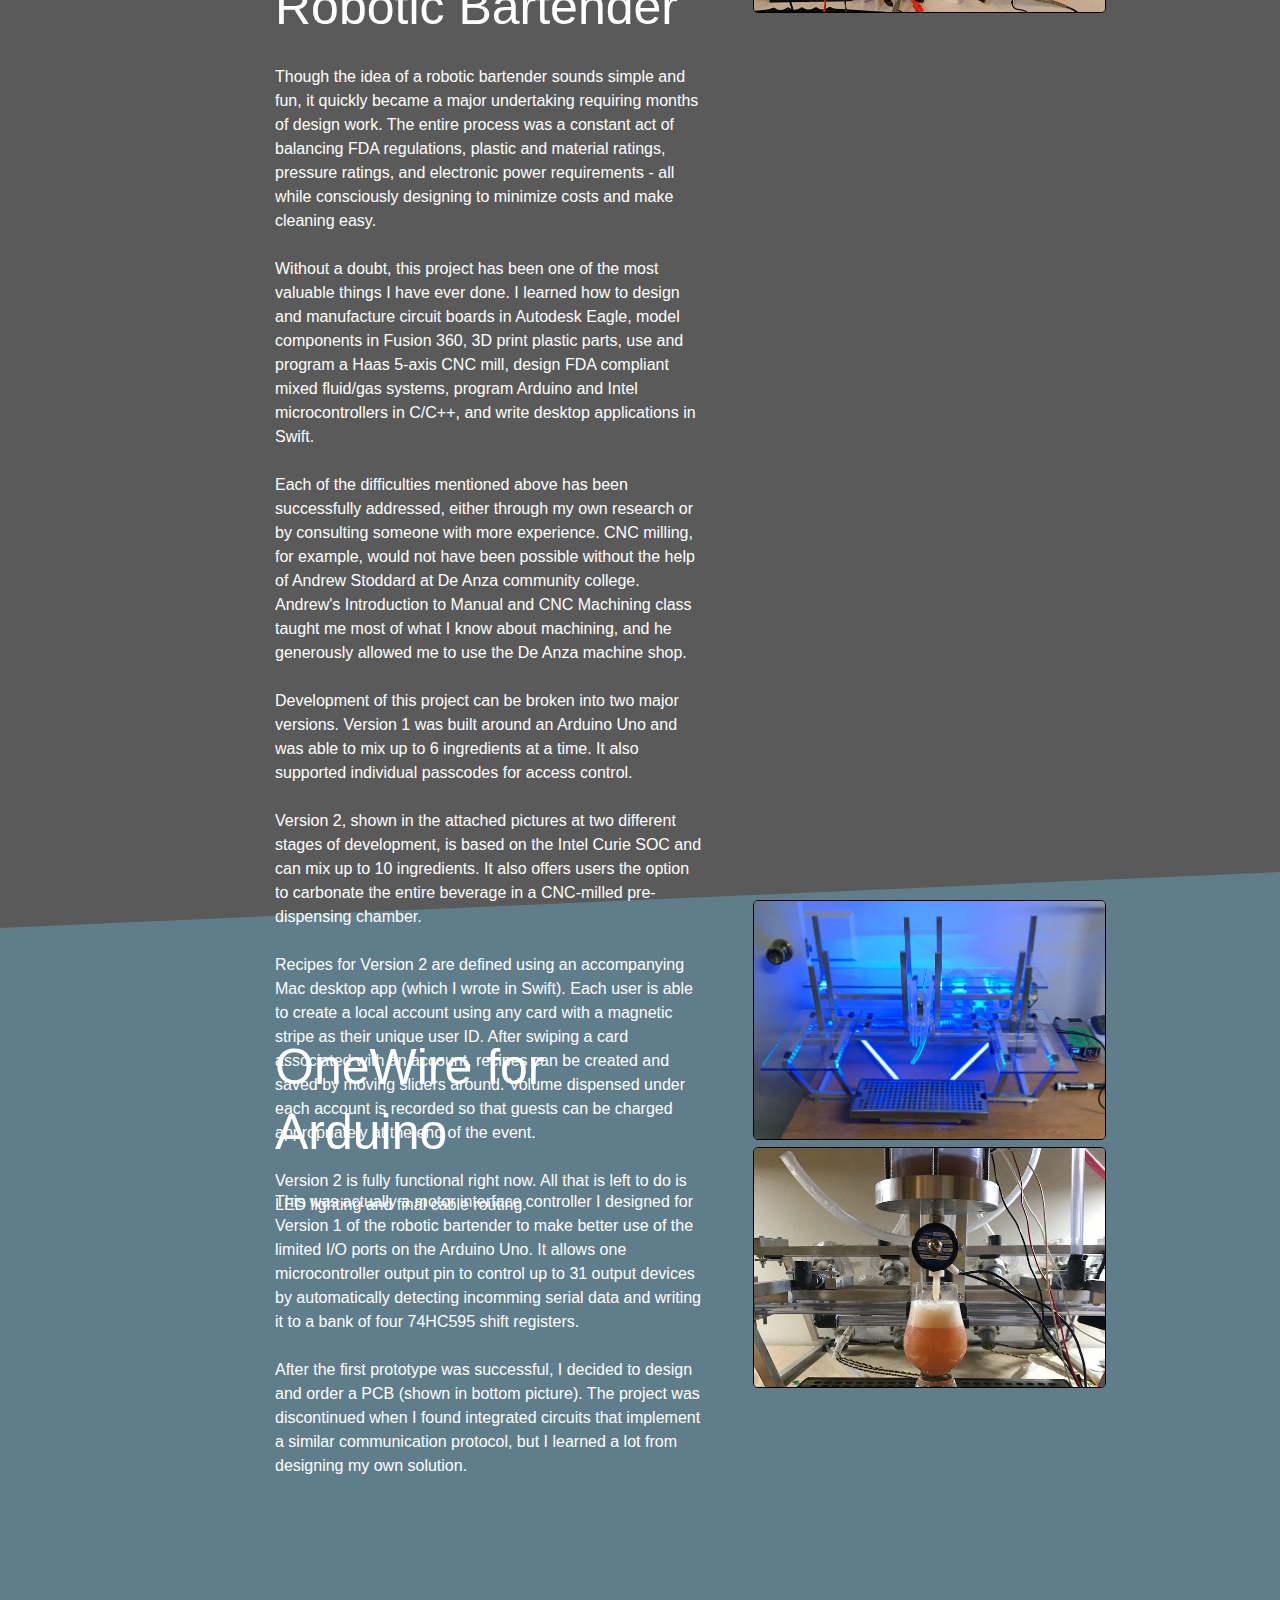
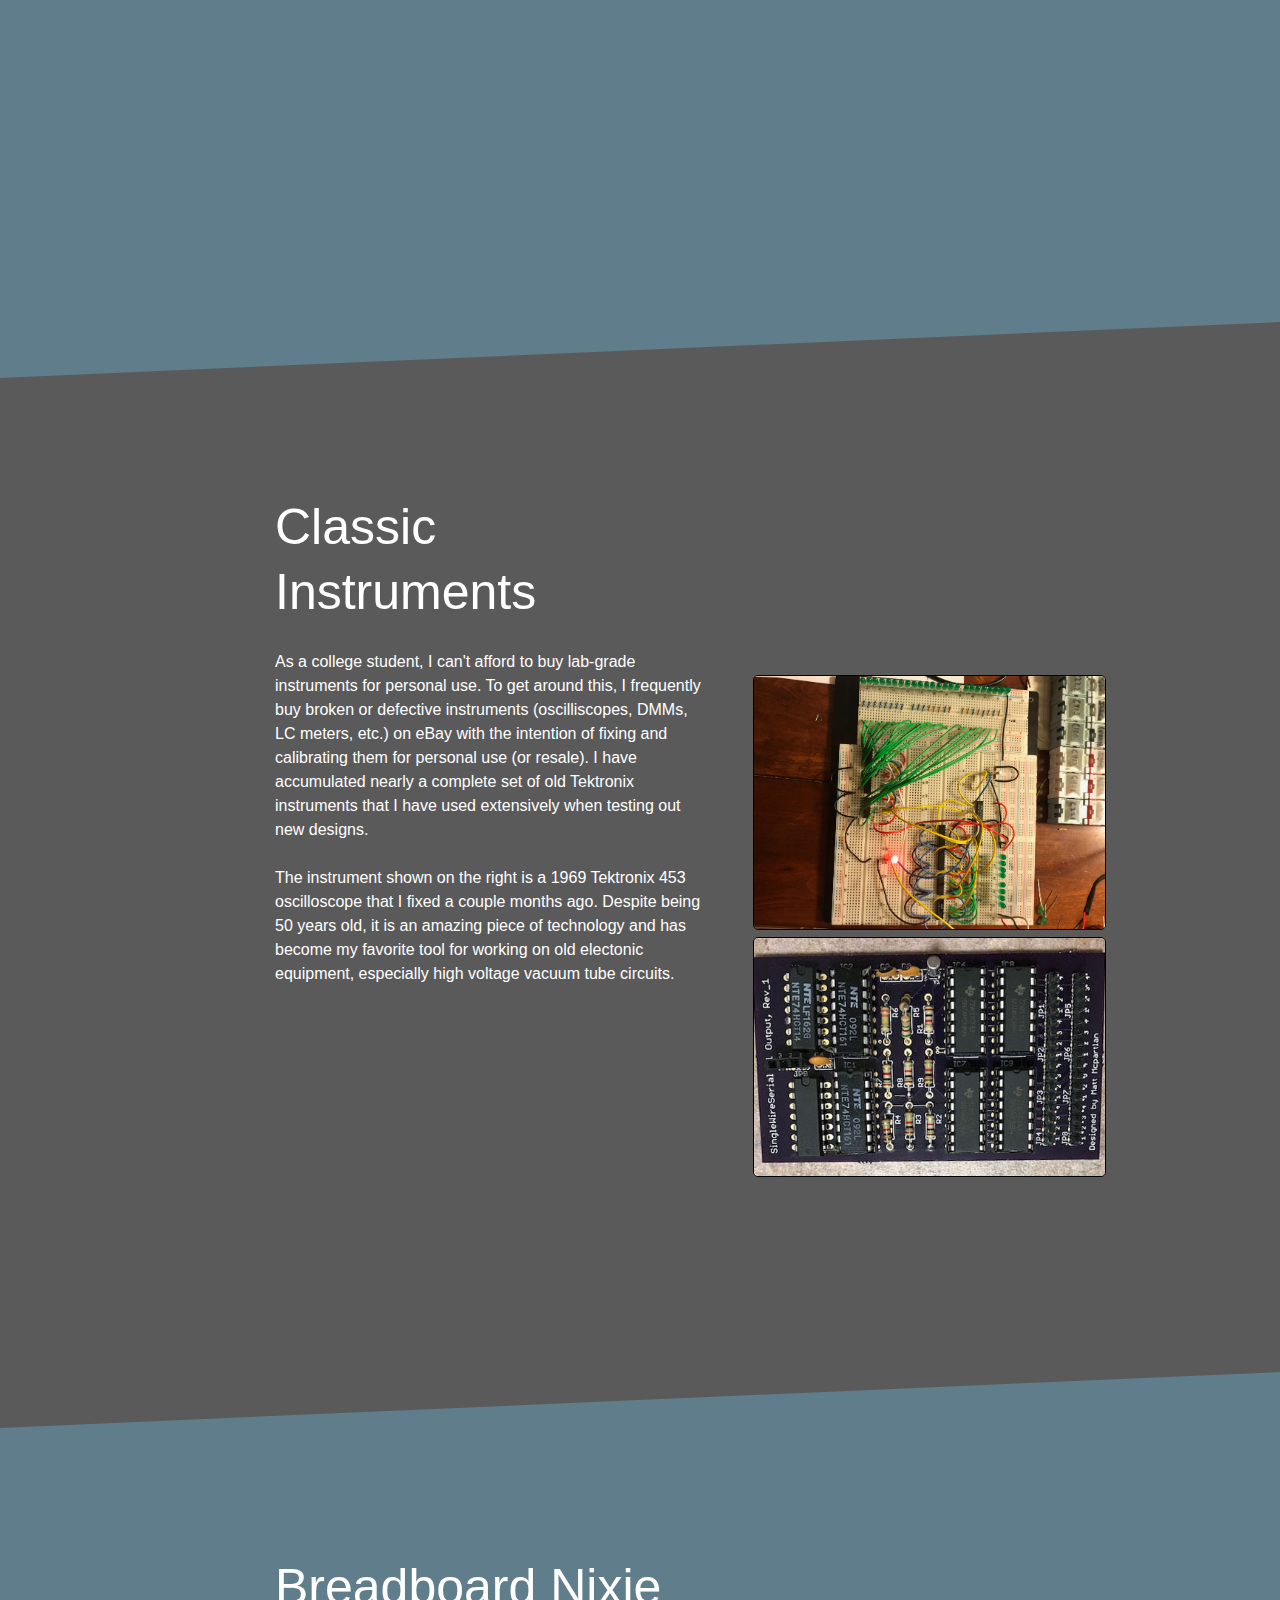
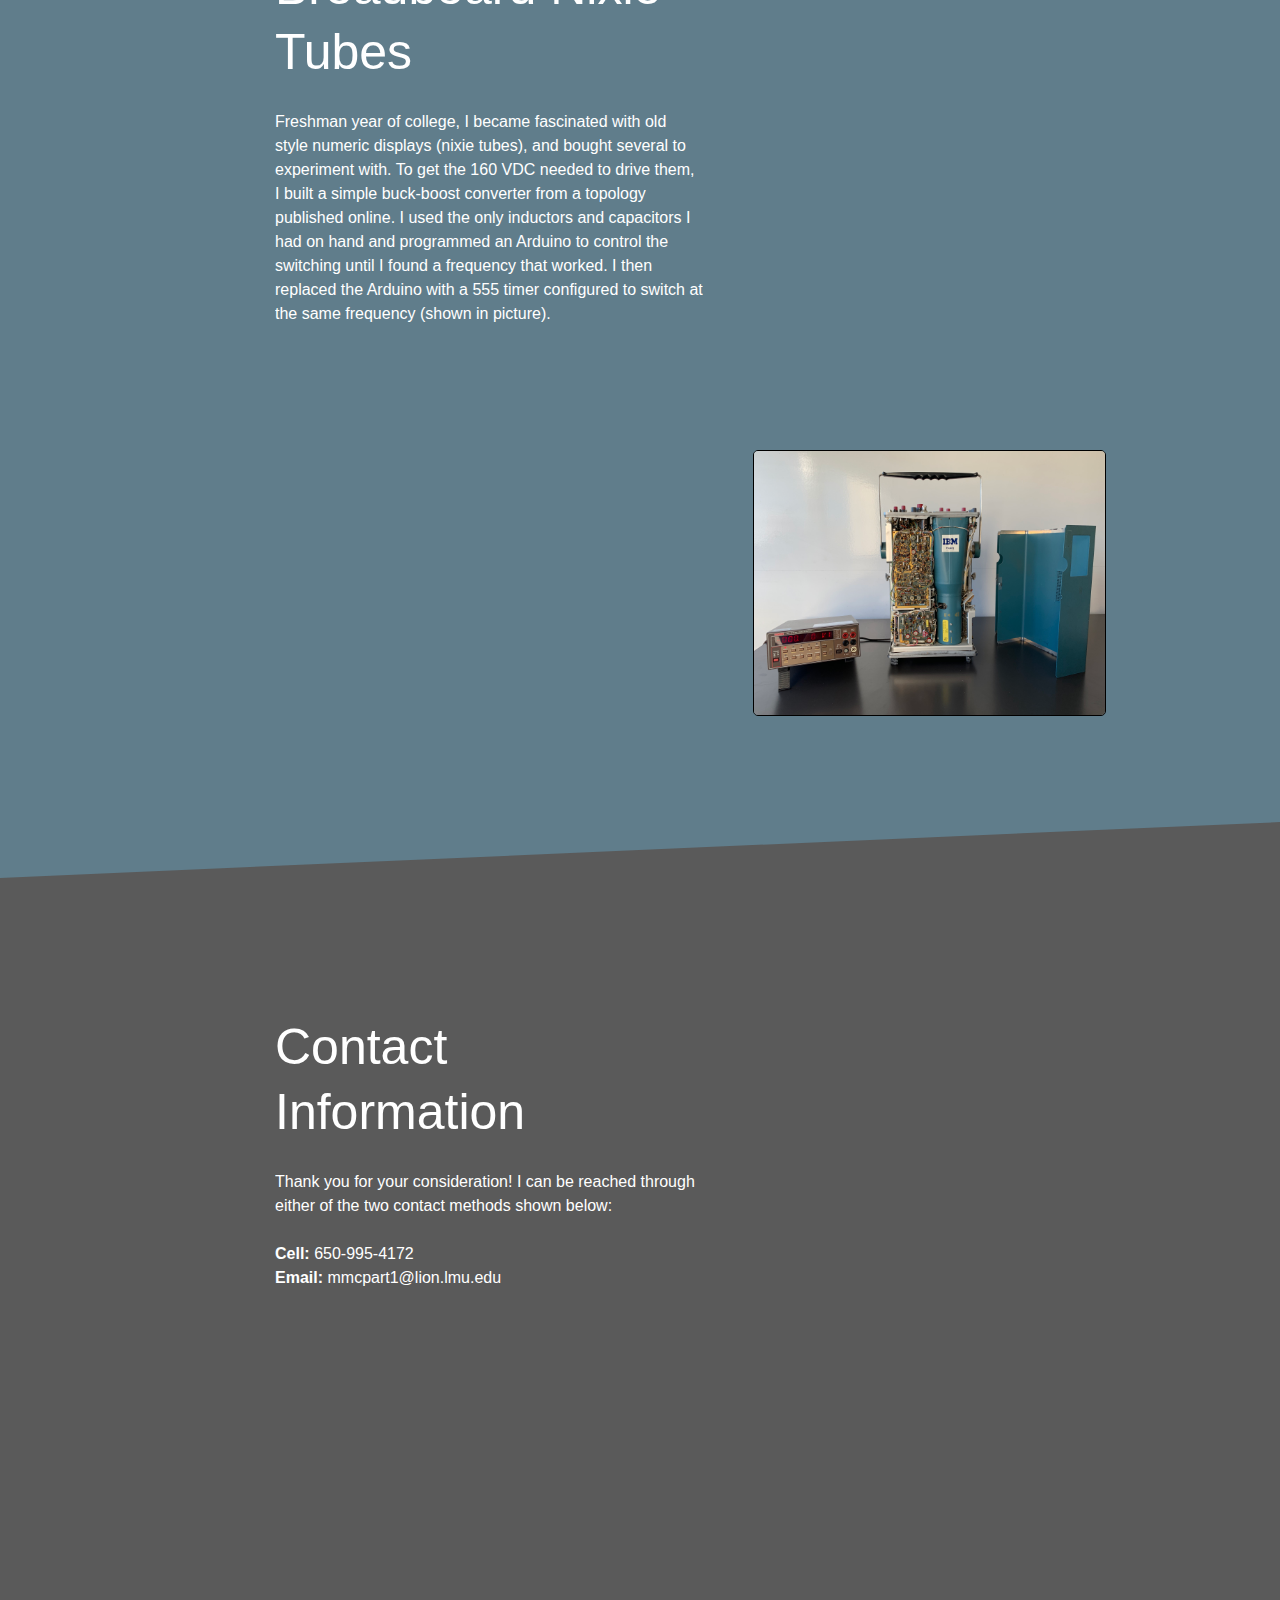
==== commit 975545e6: "DM updates" ====
--- a/index.html
+++ b/index.html
@@ -140,6 +140,9 @@
           to create a local account using any card with a magnetic stripe as their unique user ID.
           After swiping a card associated with an account, recipes can be created and saved by moving sliders around.
           Volume dispensed under each account is recorded so that guests can be charged appropriately at the end of the event.
+          <br>
+          <br>
+          Version 2 is fully functional right now. All that is left to do is LED lighting and final cable routing.
         </p>
       </article>
       <article class="text-article" id="onewire-arduino">
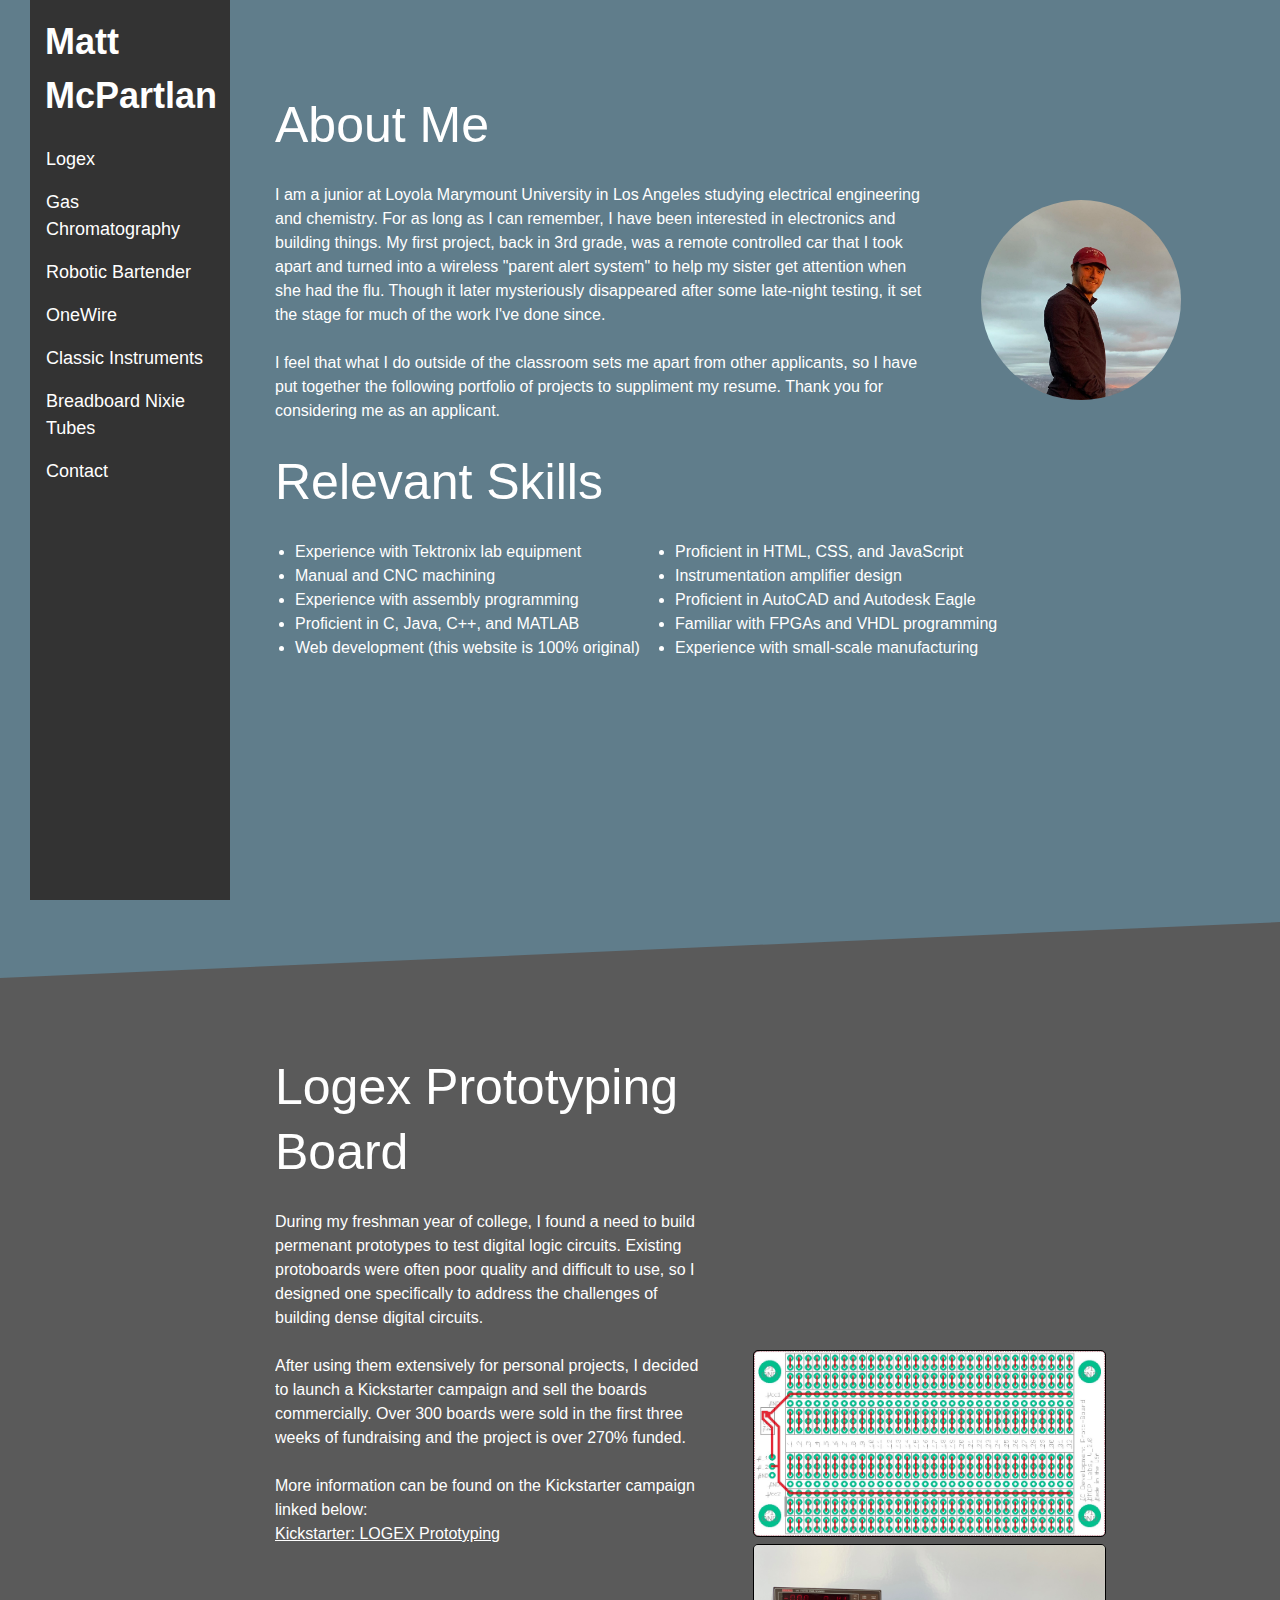
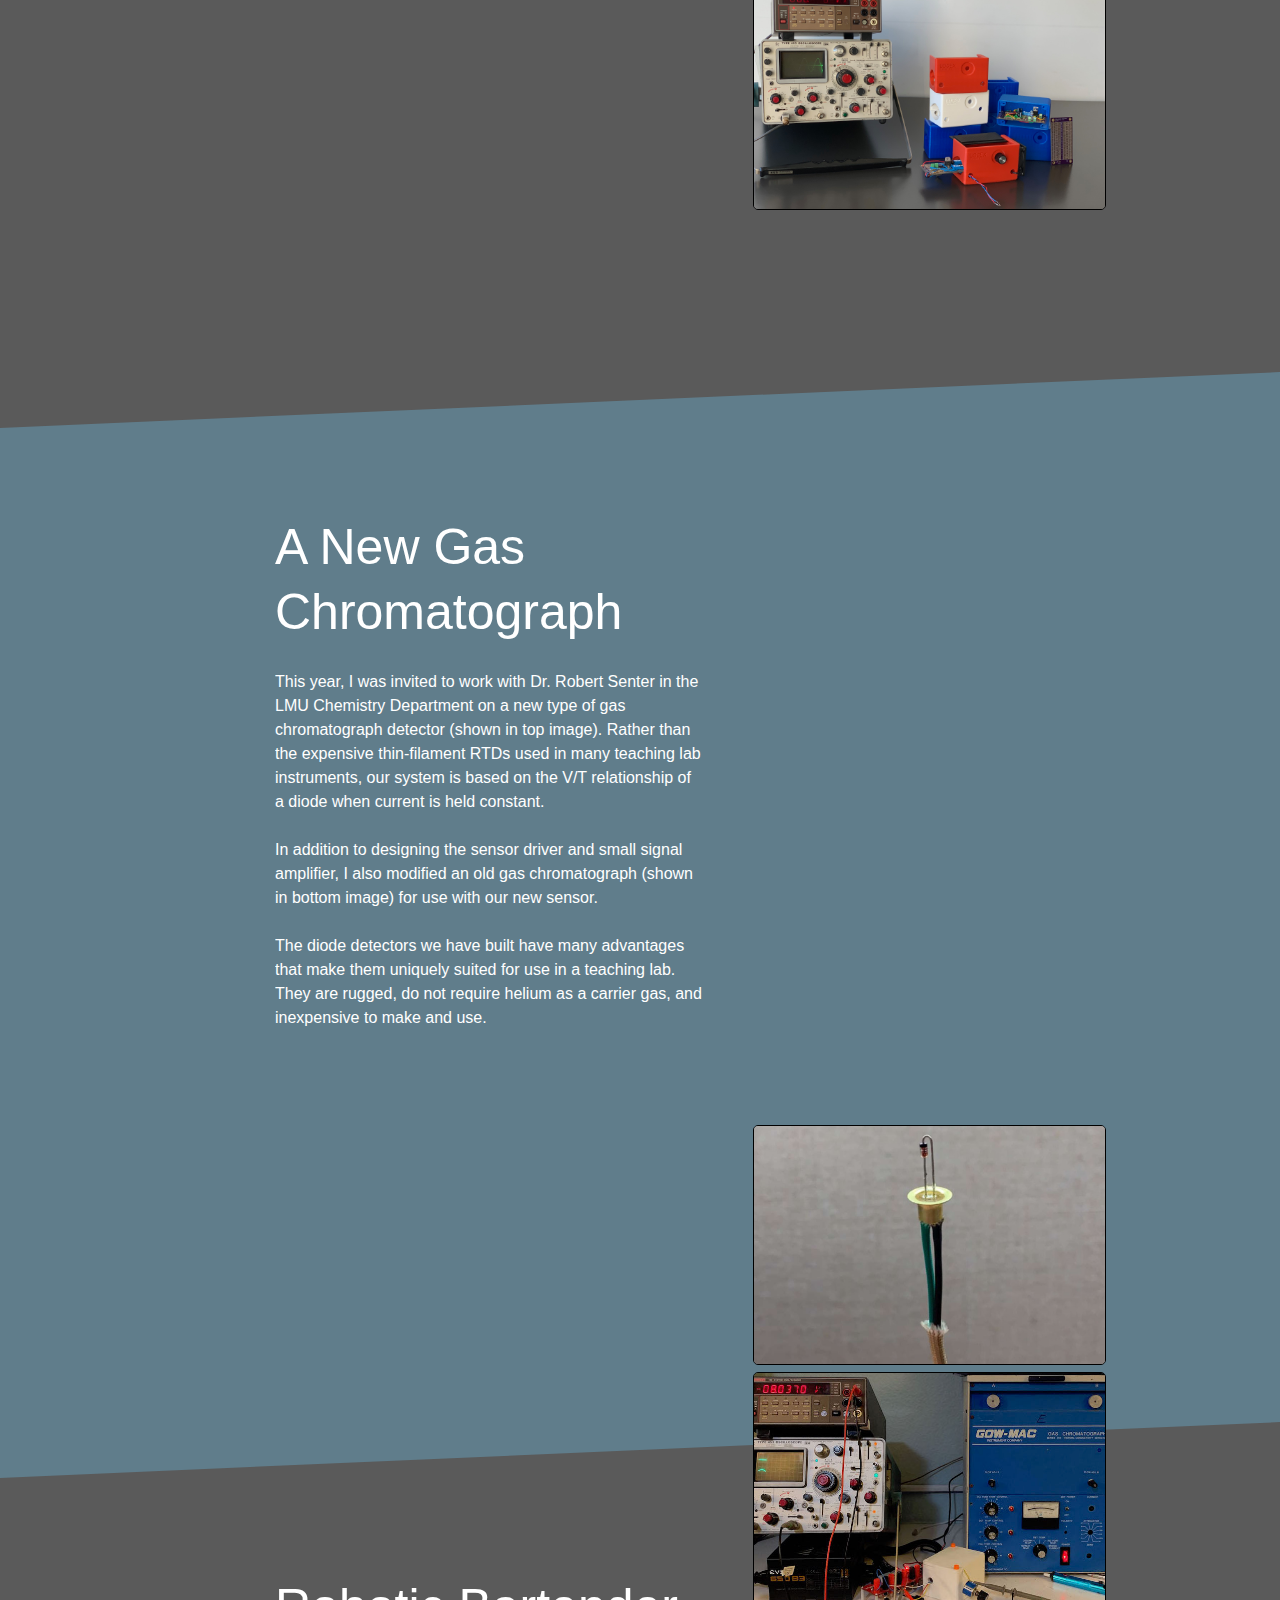
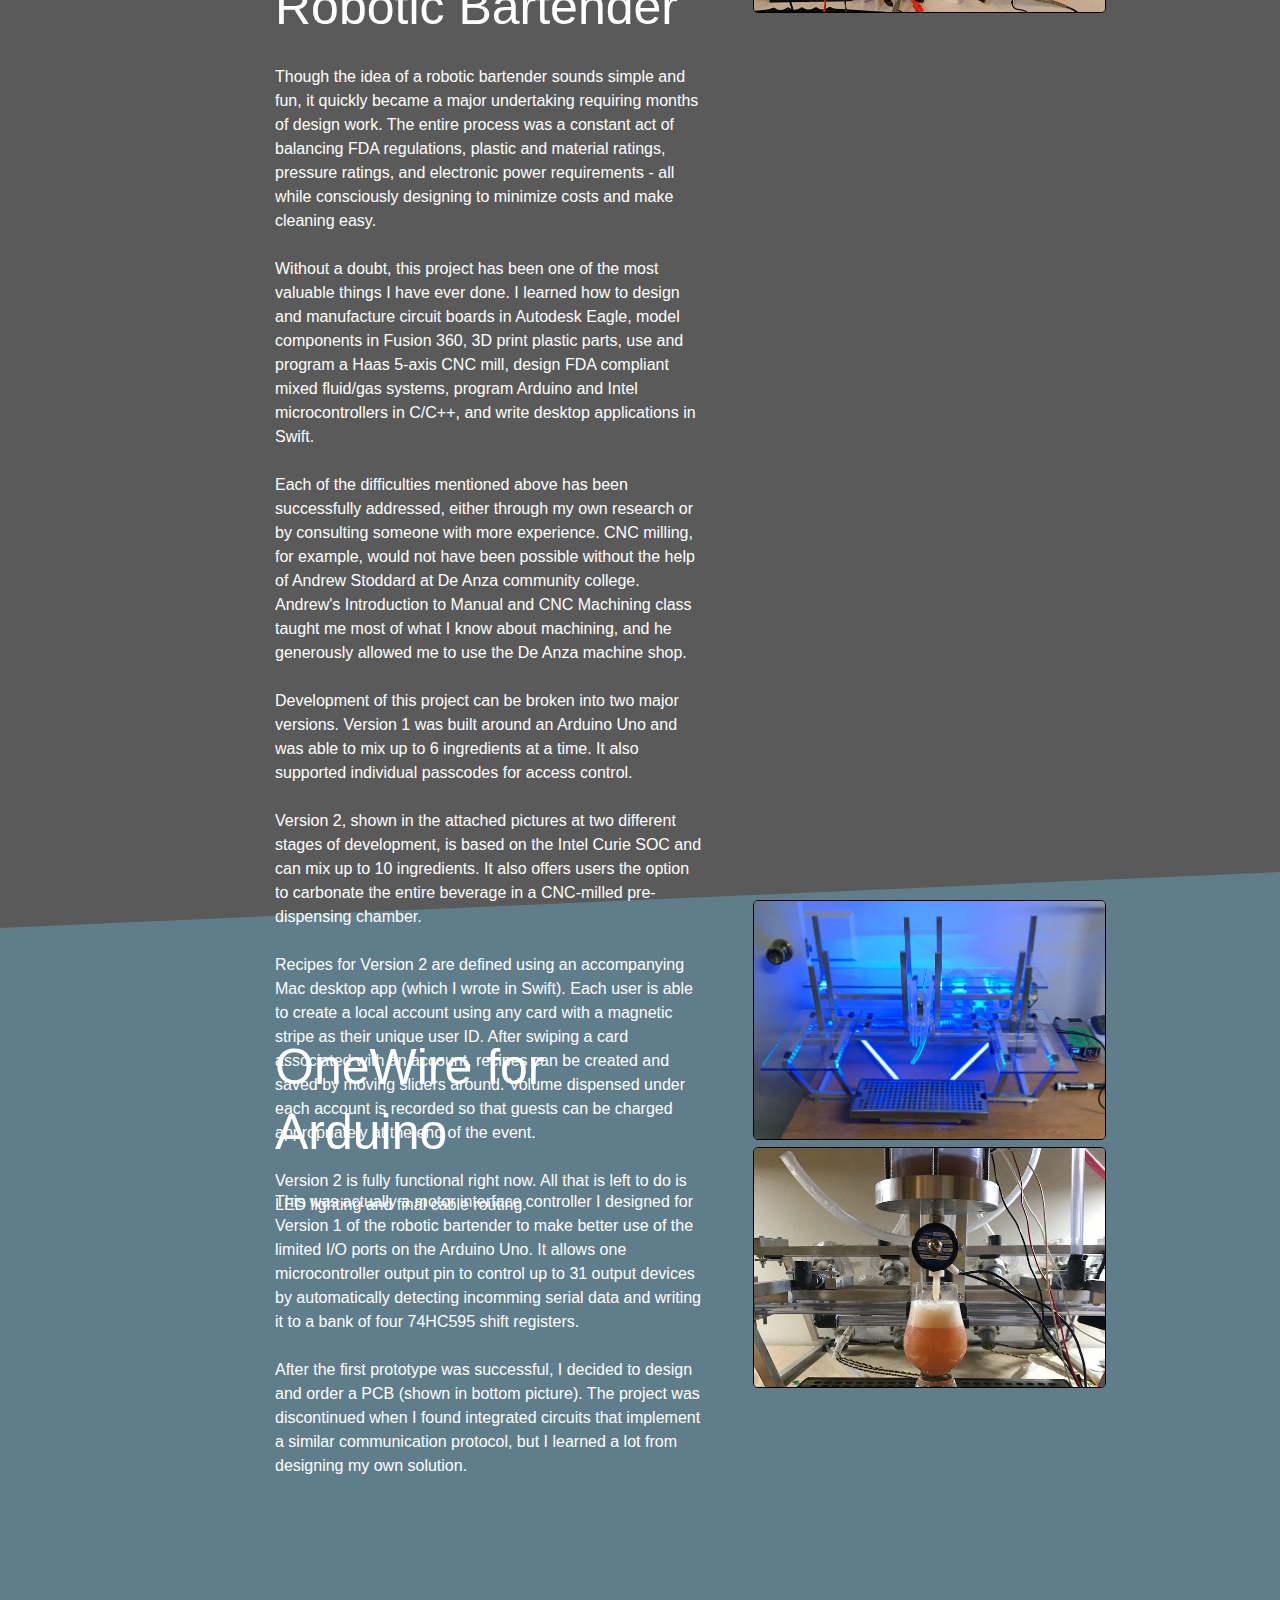
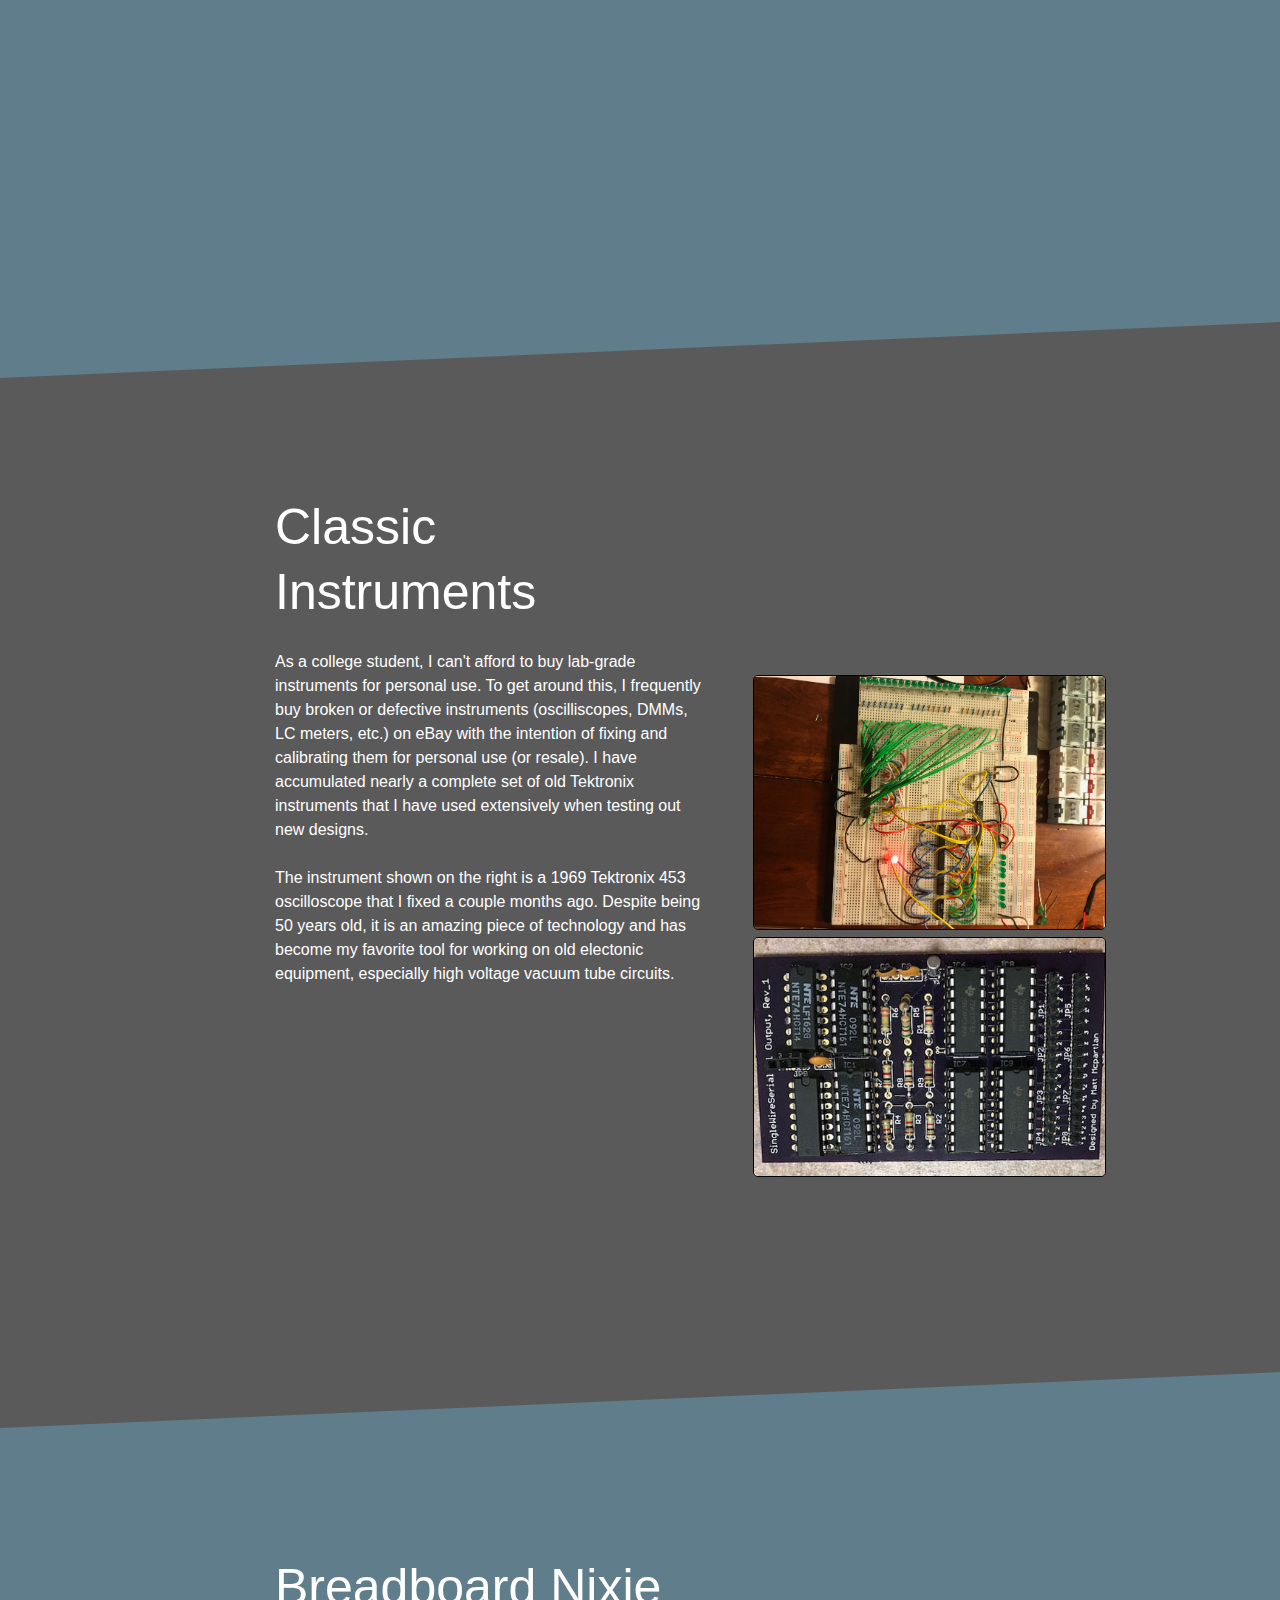
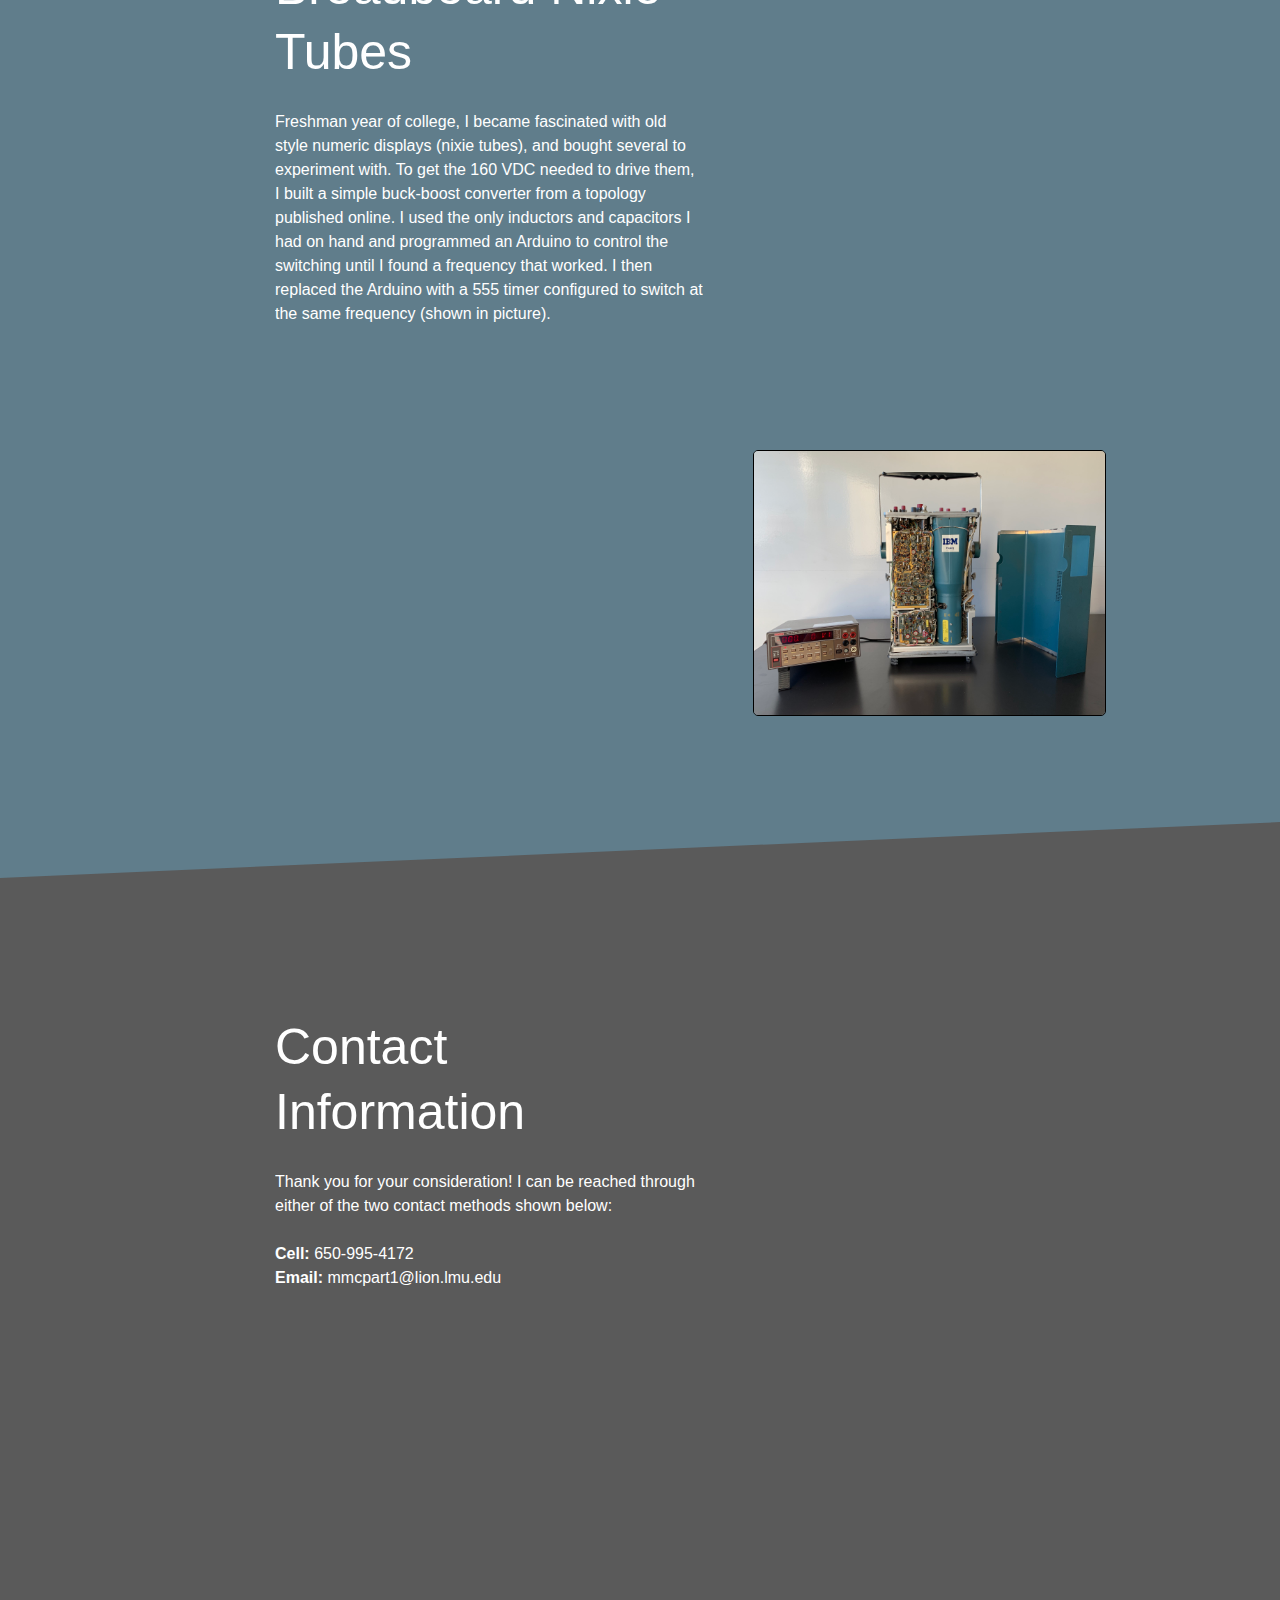
==== commit 71ba32d2: "removed abused" ====
--- a/index.html
+++ b/index.html
@@ -32,7 +32,7 @@
           in electronics and building things. My
           first project, back in 3rd grade, was a remote controlled car that
           I took apart and turned into a wireless "parent alert system" to help my sister get
-          attention when she had the flu. Though it was later abused and mysteriously disappeared,
+          attention when she had the flu. Though it later mysteriously disappeared after some late-night testing,
           it set the stage for much of the work I've done since.
           <br>
           <br>
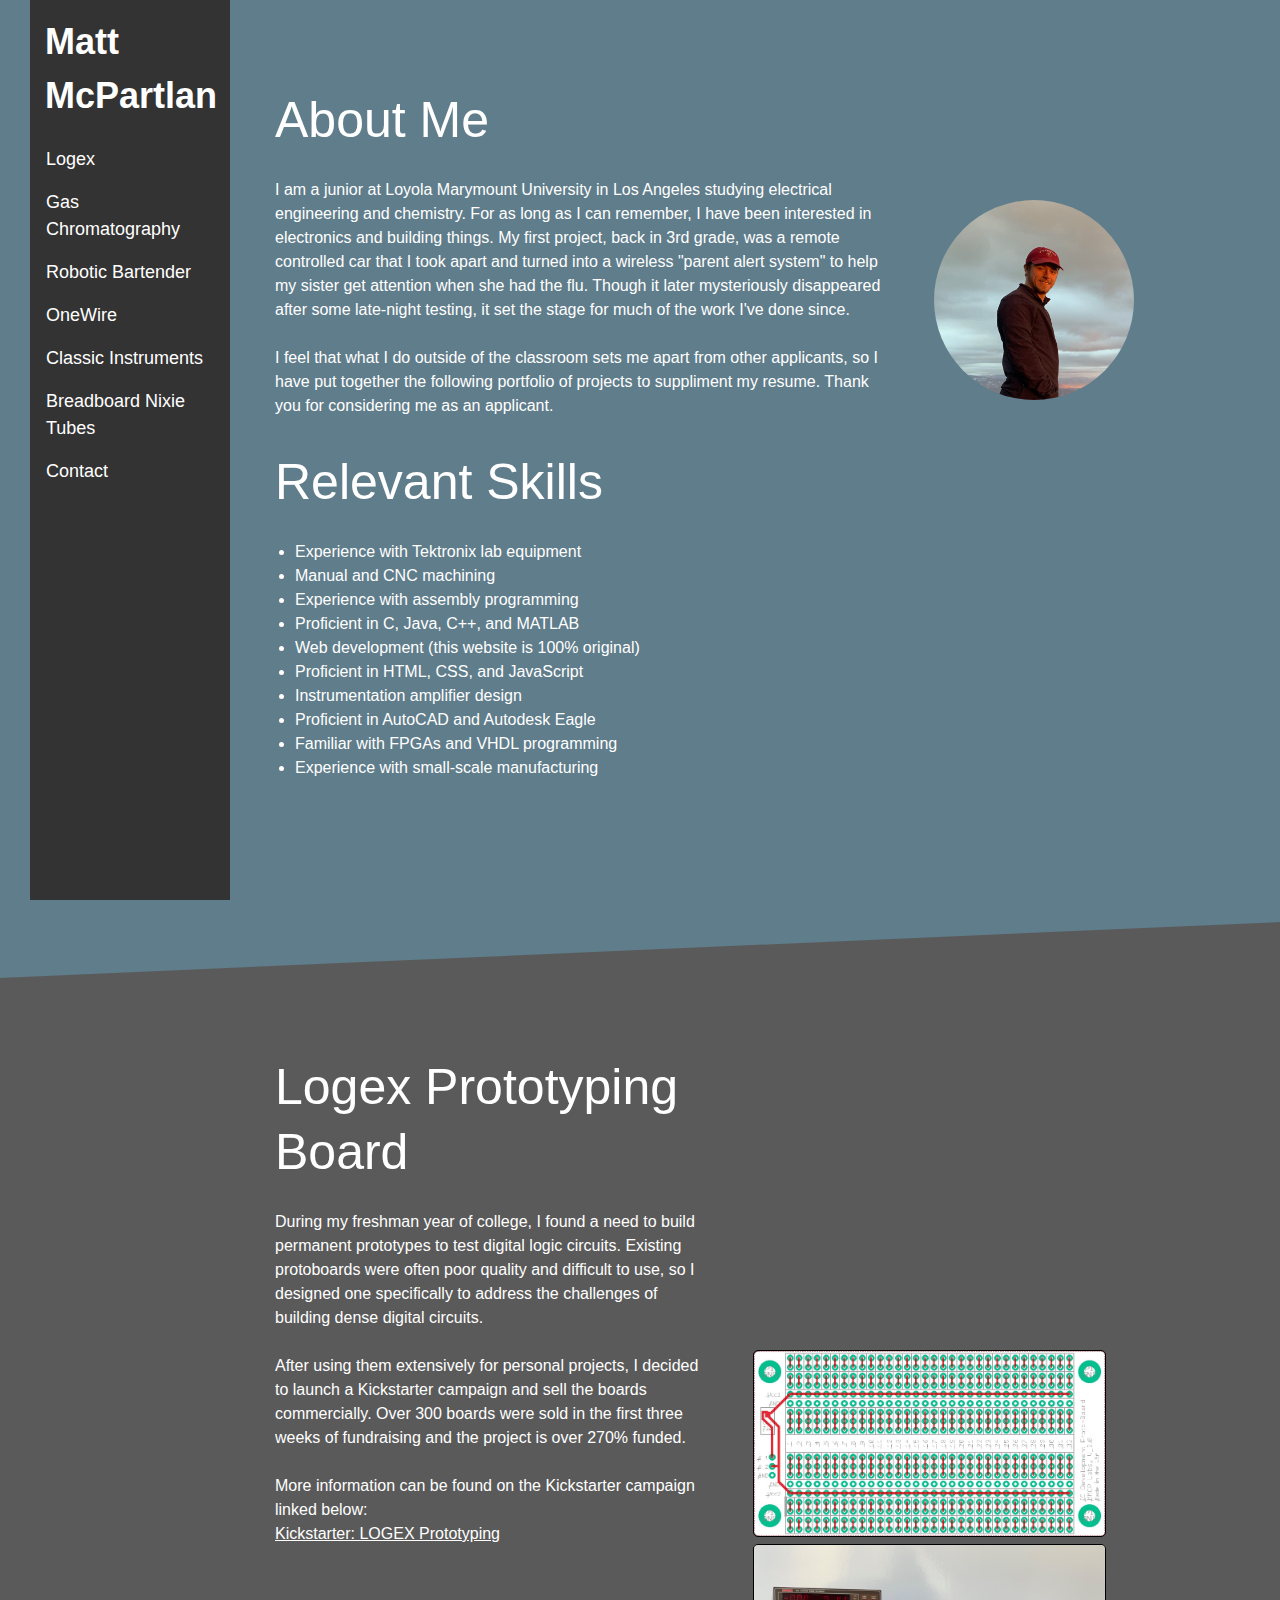
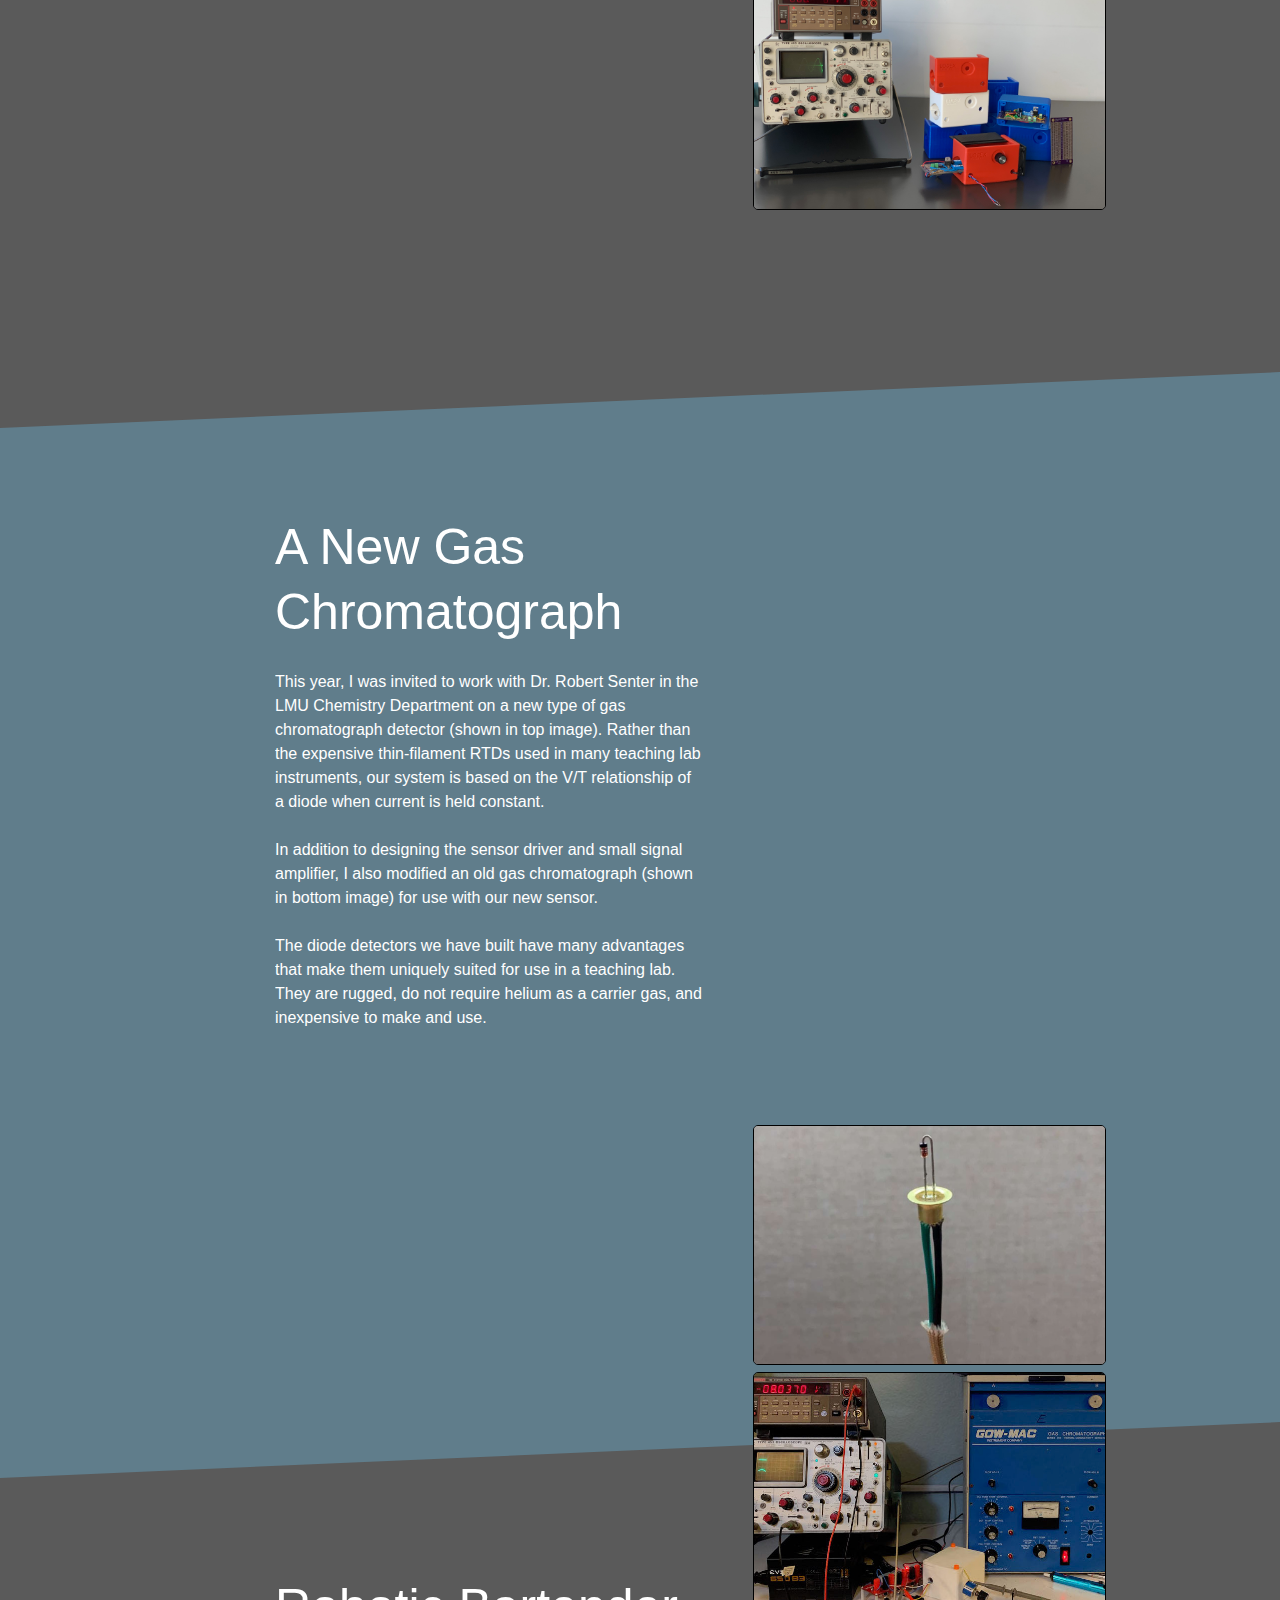
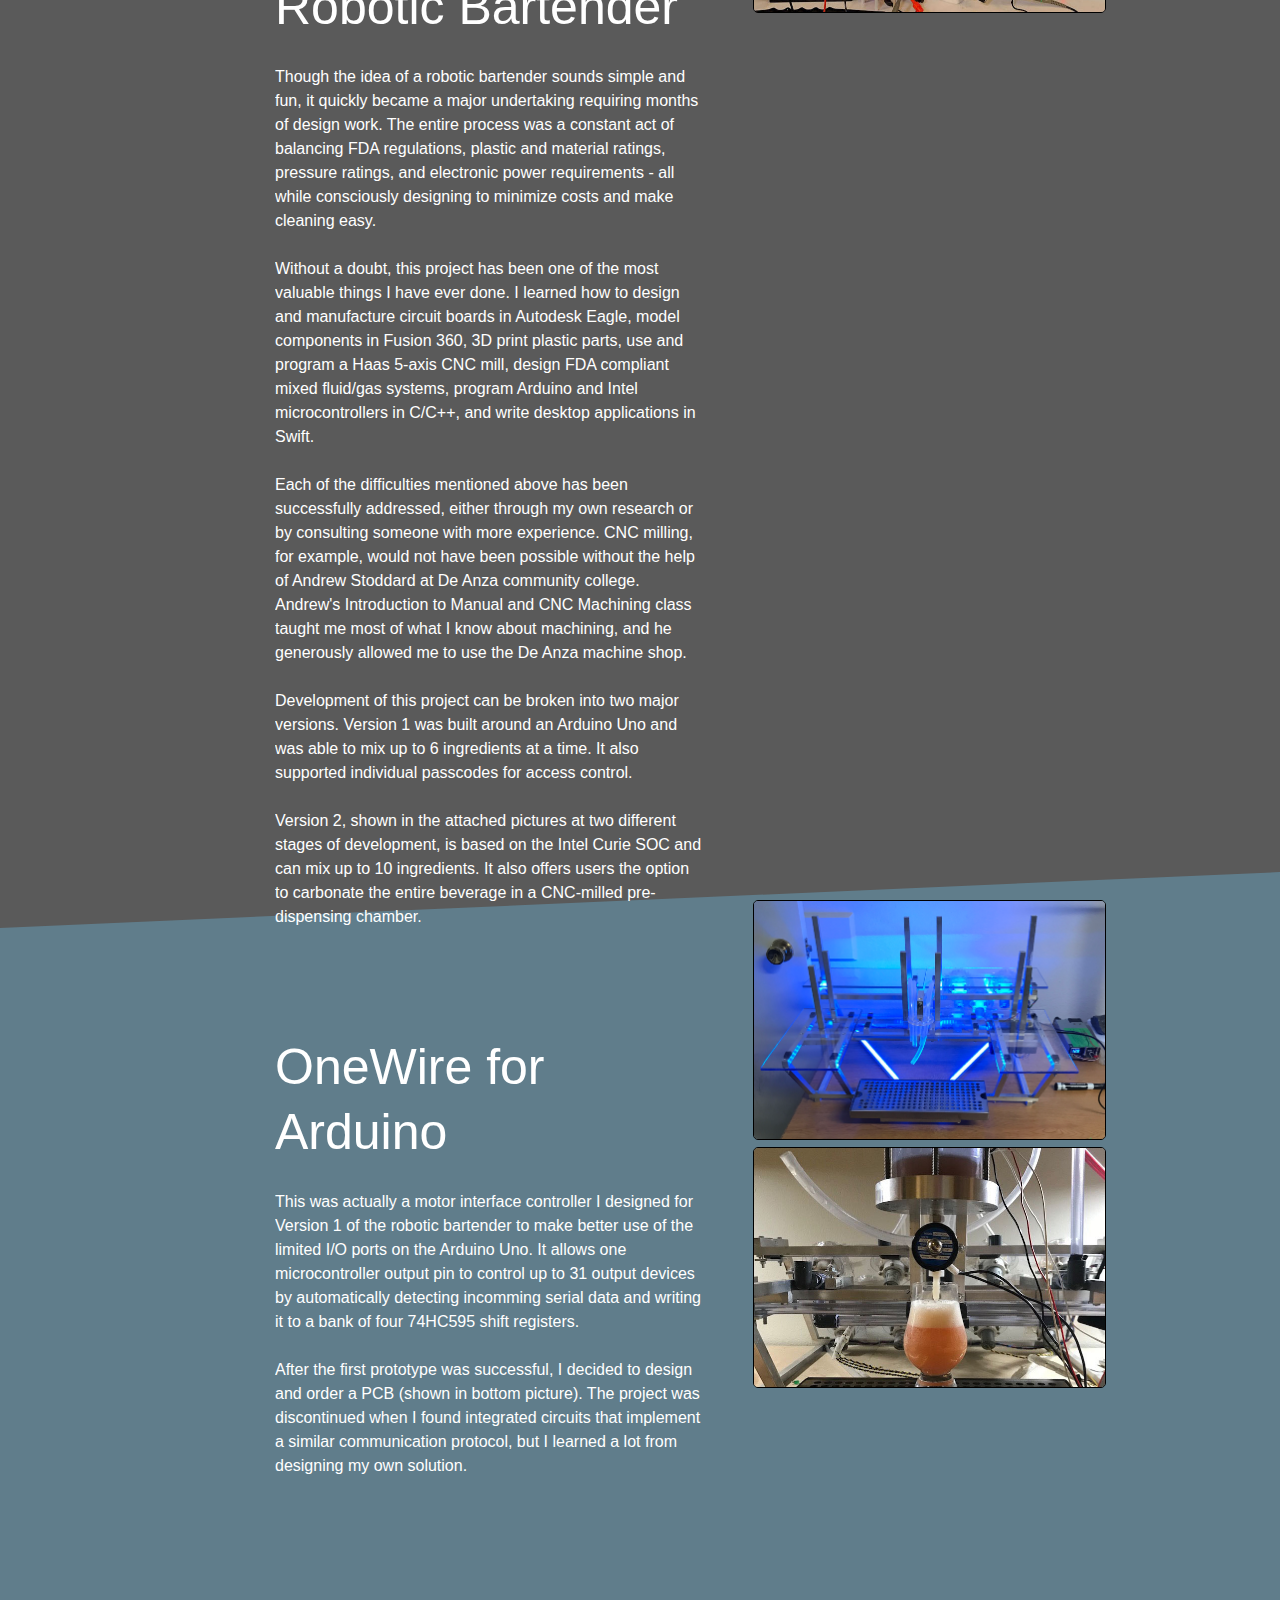
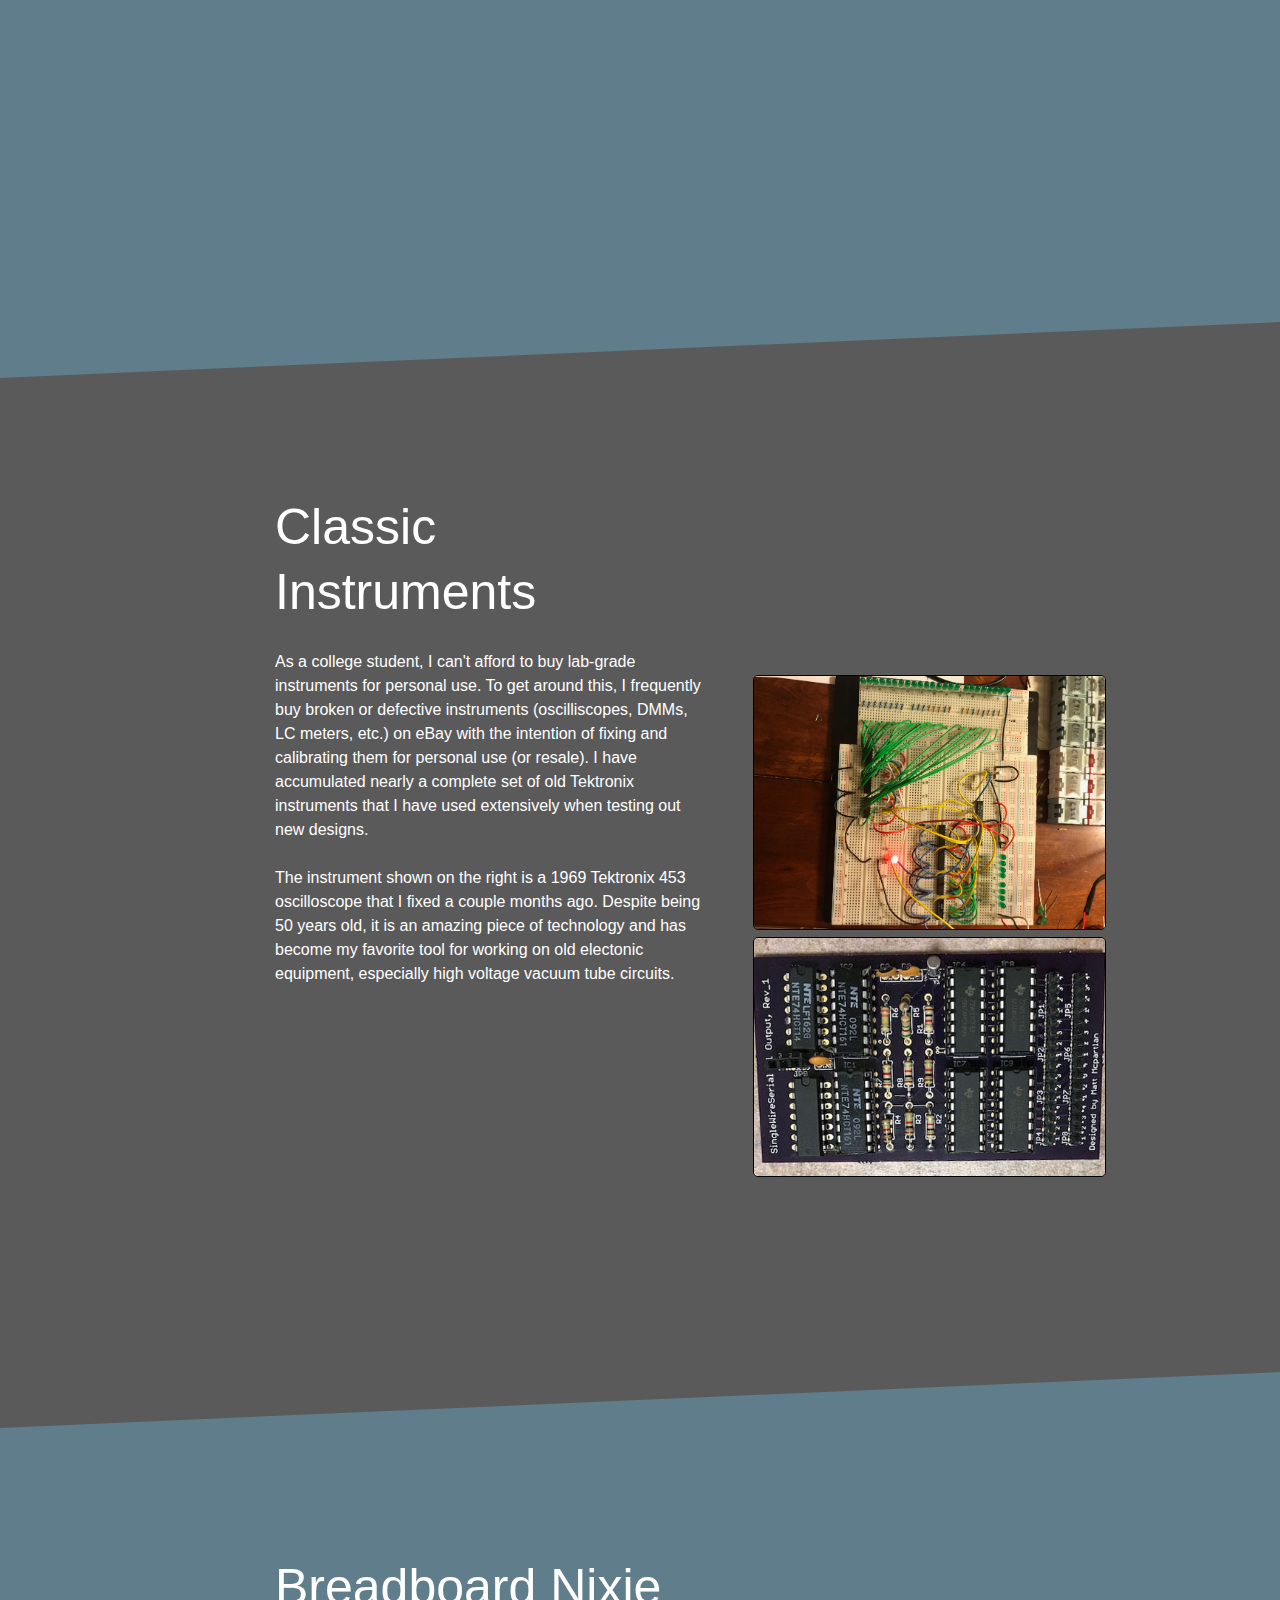
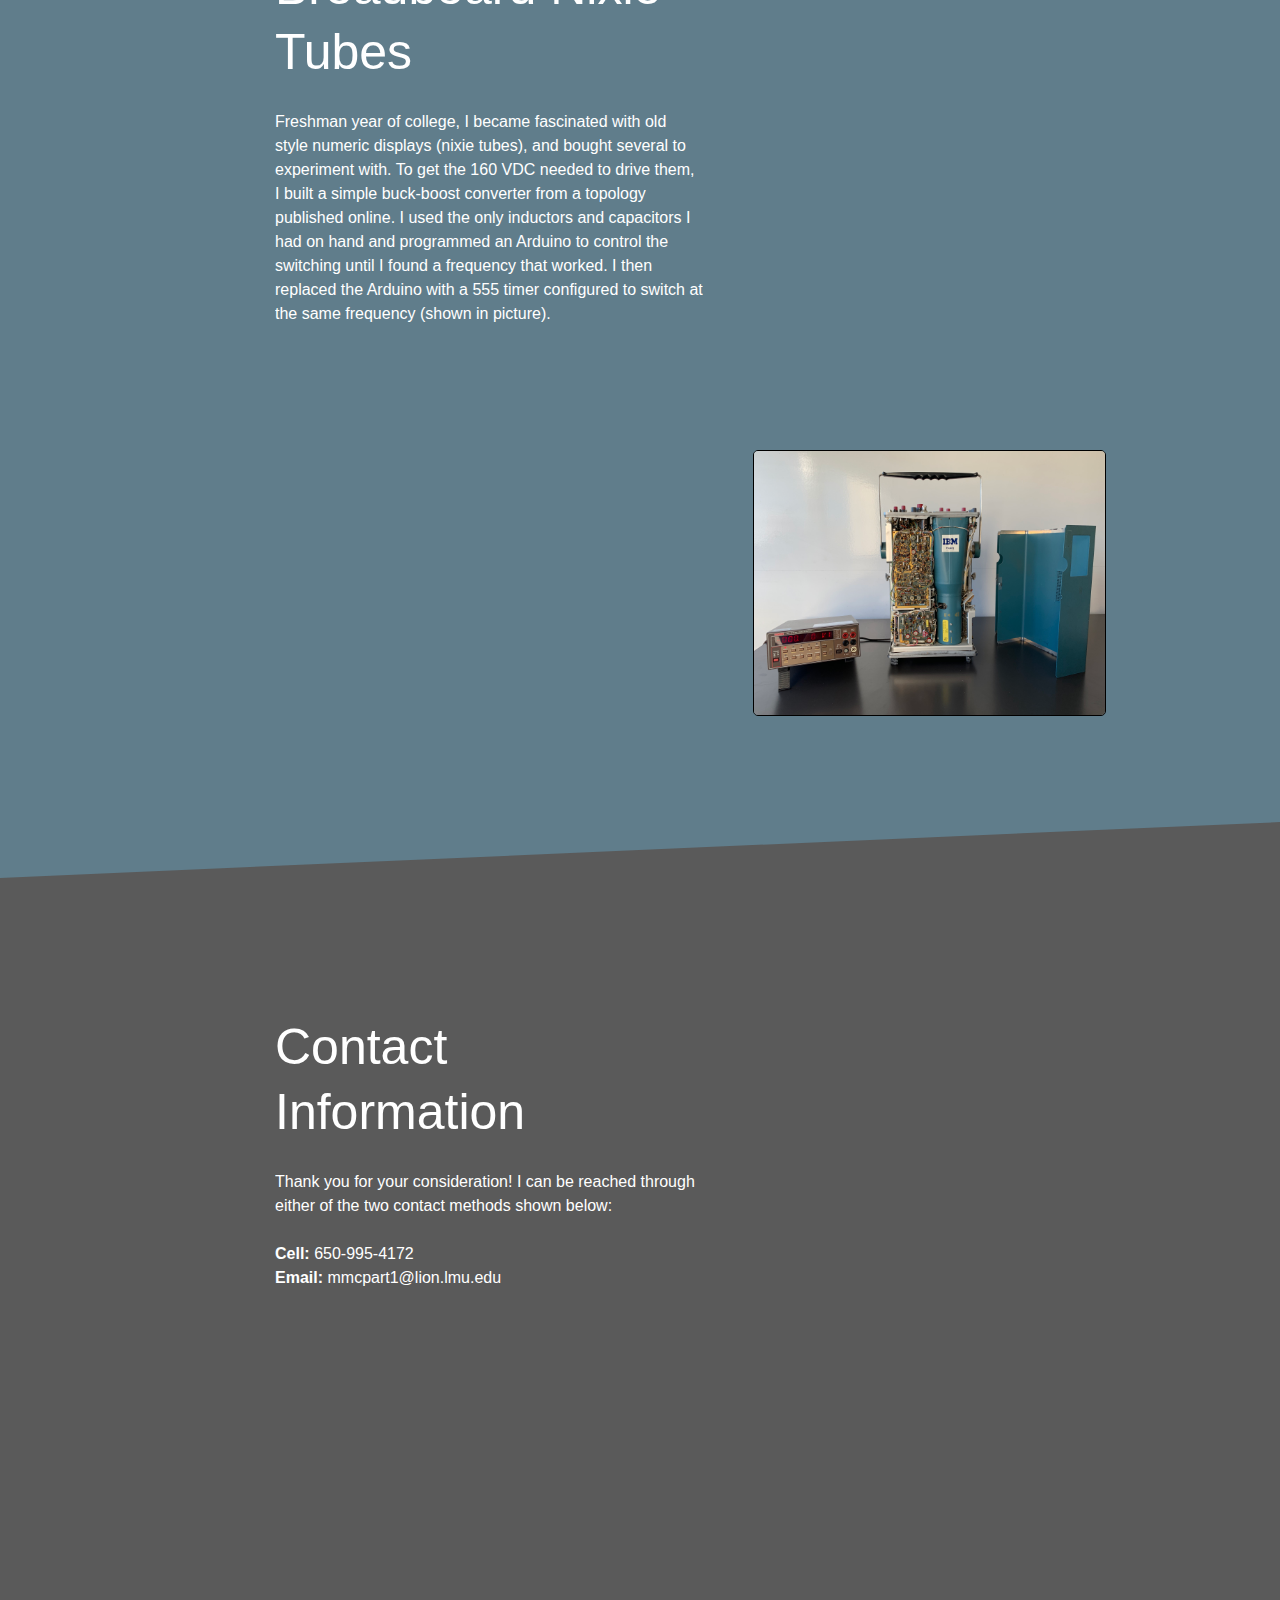
==== commit 53134a08: "Update index.html" ====
--- a/index.html
+++ b/index.html
@@ -68,7 +68,7 @@
           <h1>Logex Prototyping Board</h1>
         </header>
         <p>
-          During my freshman year of college, I found a need to build permenant prototypes to test
+          During my freshman year of college, I found a need to build permanent prototypes to test
           digital logic circuits. Existing protoboards were often poor quality and difficult to use,
           so I designed one specifically to address the challenges of building dense digital circuits.
           <br>
--- a/css/style.css
+++ b/css/style.css
@@ -44,7 +44,7 @@
   left: 0;
   height: 1050px;
   width: 100%;
-  min-width: 1250px;
+  min-width: 1200px;
   overflow: hidden;
   z-index: -1;
 }
@@ -54,11 +54,12 @@
   grid-template-areas:
     "text photo"
     "skills1 skills2";
-  grid-template-columns: 4fr 1.5fr;
+  grid-template-columns: 3.8fr 1.7fr;
   grid-template-rows: 450px 450px;
   top: 0;
   width: 100%;
-  min-width: 1250px;
+  min-width: 1200px;
+  max-width: 3000px;
   height: 900px;
 }
 #text-content {
@@ -72,7 +73,8 @@
   top: 750px;
   left: 0;
   width: 100%;
-  min-width: 1250px;
+  min-width: 1200px;
+  max-width: 3000px;
   overflow: hidden;
   height: 7350px;
 }
@@ -131,22 +133,23 @@
 
 #relavant-skills {
   grid-area: "skills1";
+  display: block;
   padding-left: 275px;
-  width: auto;
   height: 100%;
   max-height: 450px;
   overflow: visible;
 }
 
 #skill-list {
+  width: 450px;
   margin-left: 20px;
+  margin-right: 20px;
 }
 
 #skill-list2 {
-  position: relative;
-  top: -120px;
-  left: 400px;
-  width: 400px;
+  width: 450px;
+  margin-left: 20px;
+  margin-right: 20px;
 }
 
 #about-me {
@@ -176,6 +179,11 @@
   max-width: 500px;
 }
 
+#robotic-bartender {
+  max-height: 950px;
+  overflow: scroll;
+}
+
 .photo-block {
   position: absolute;
   width: auto;
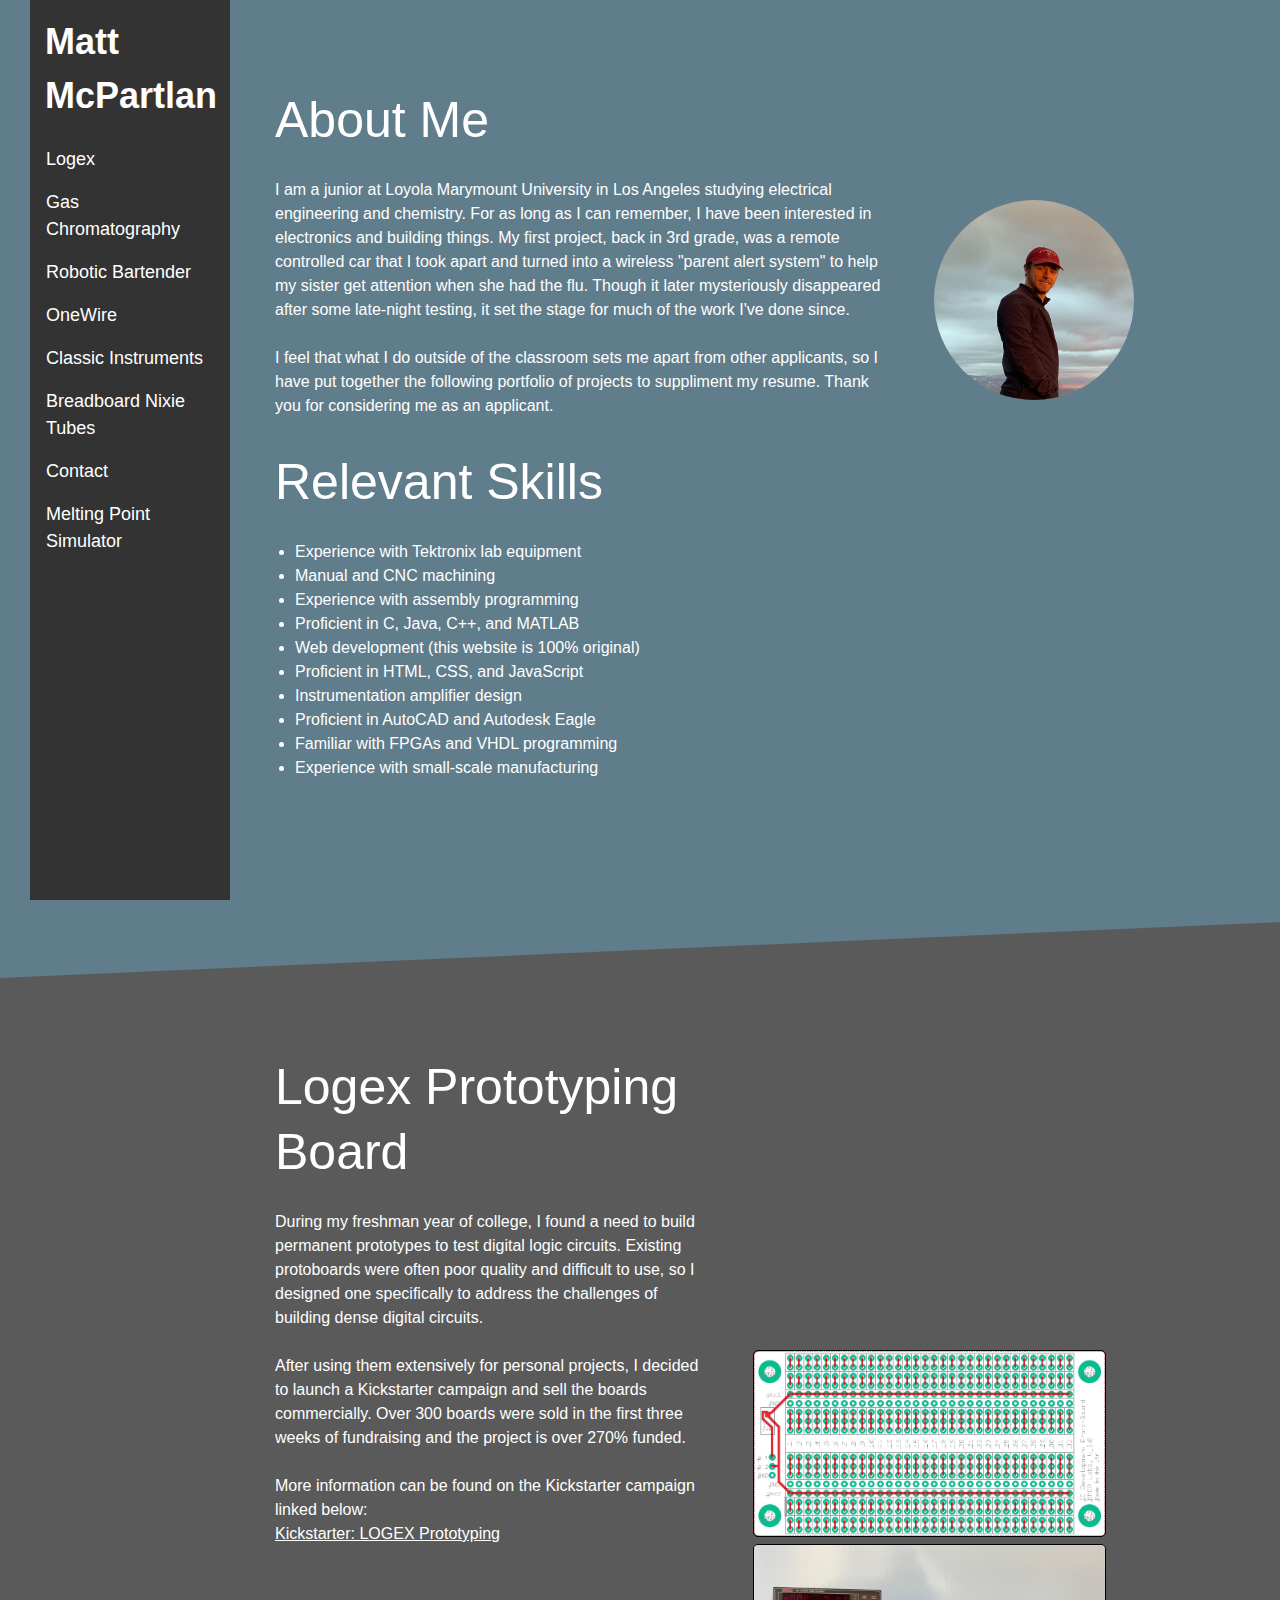
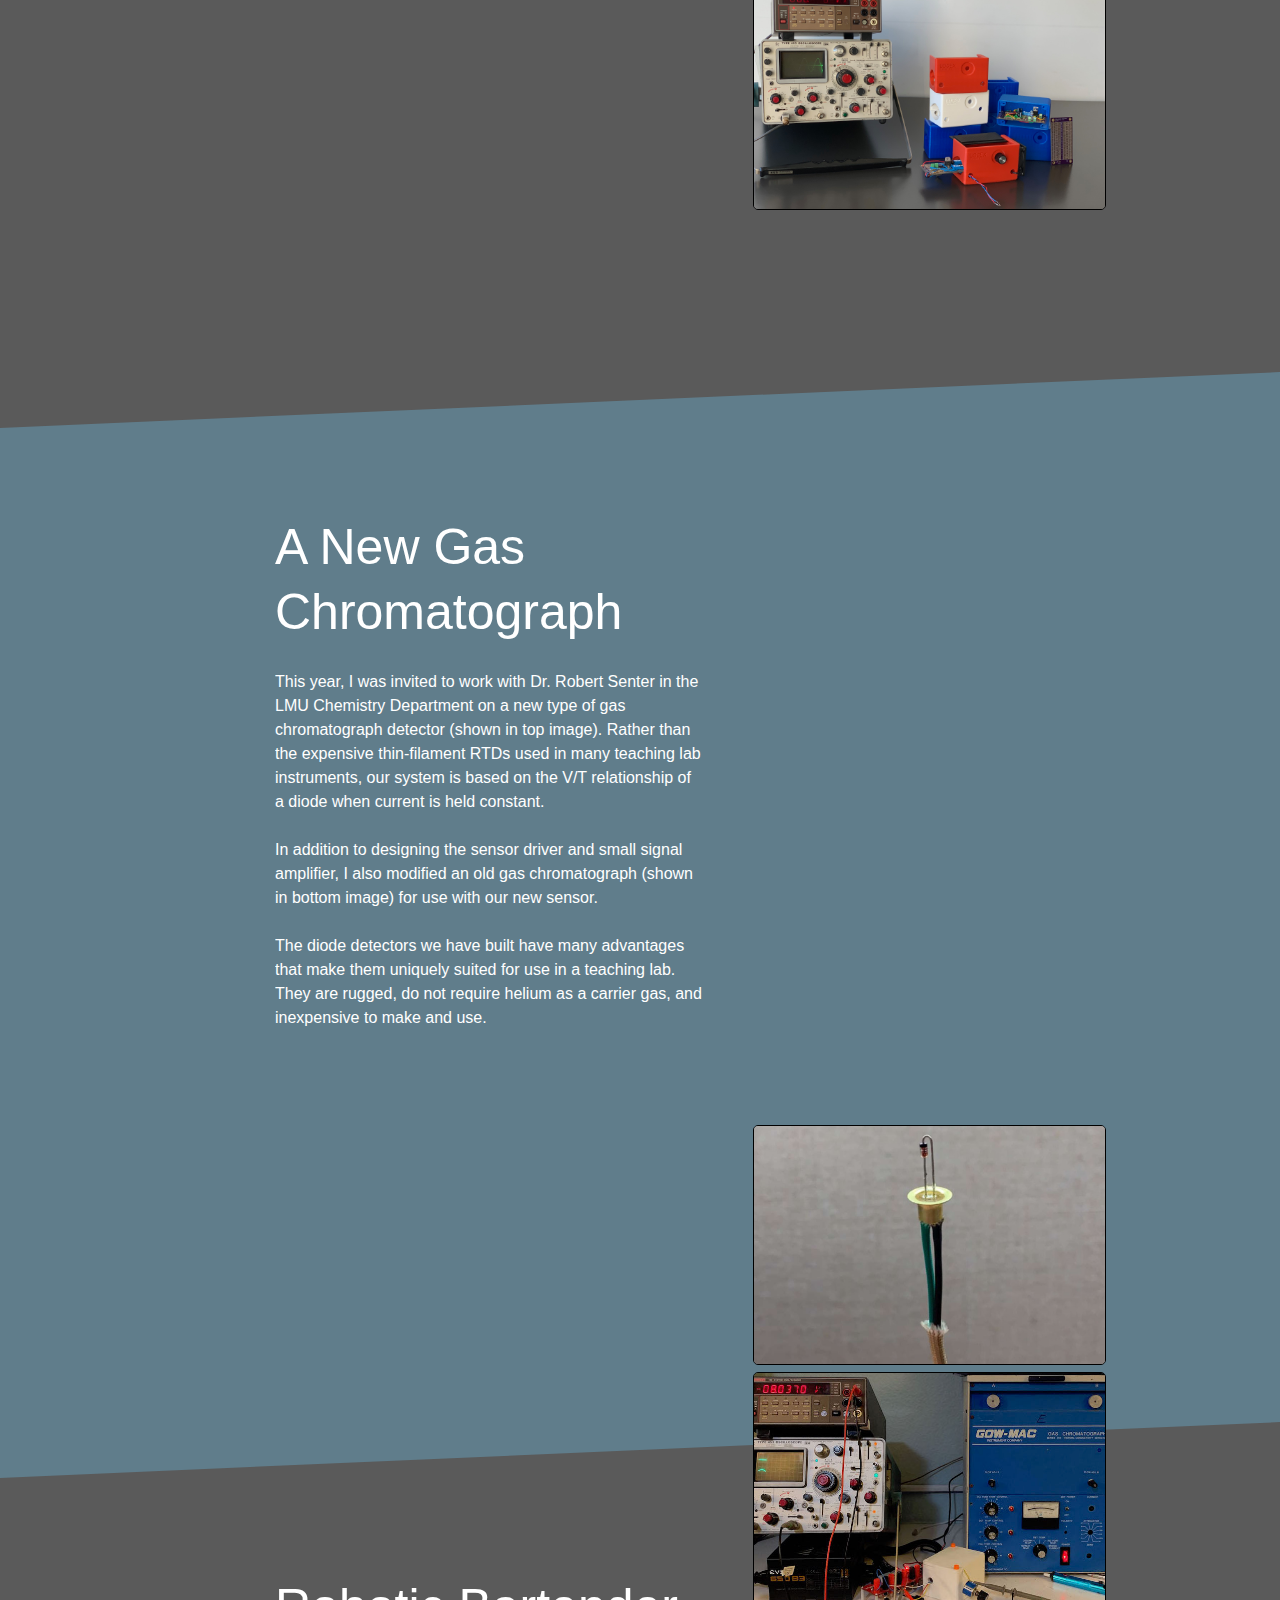
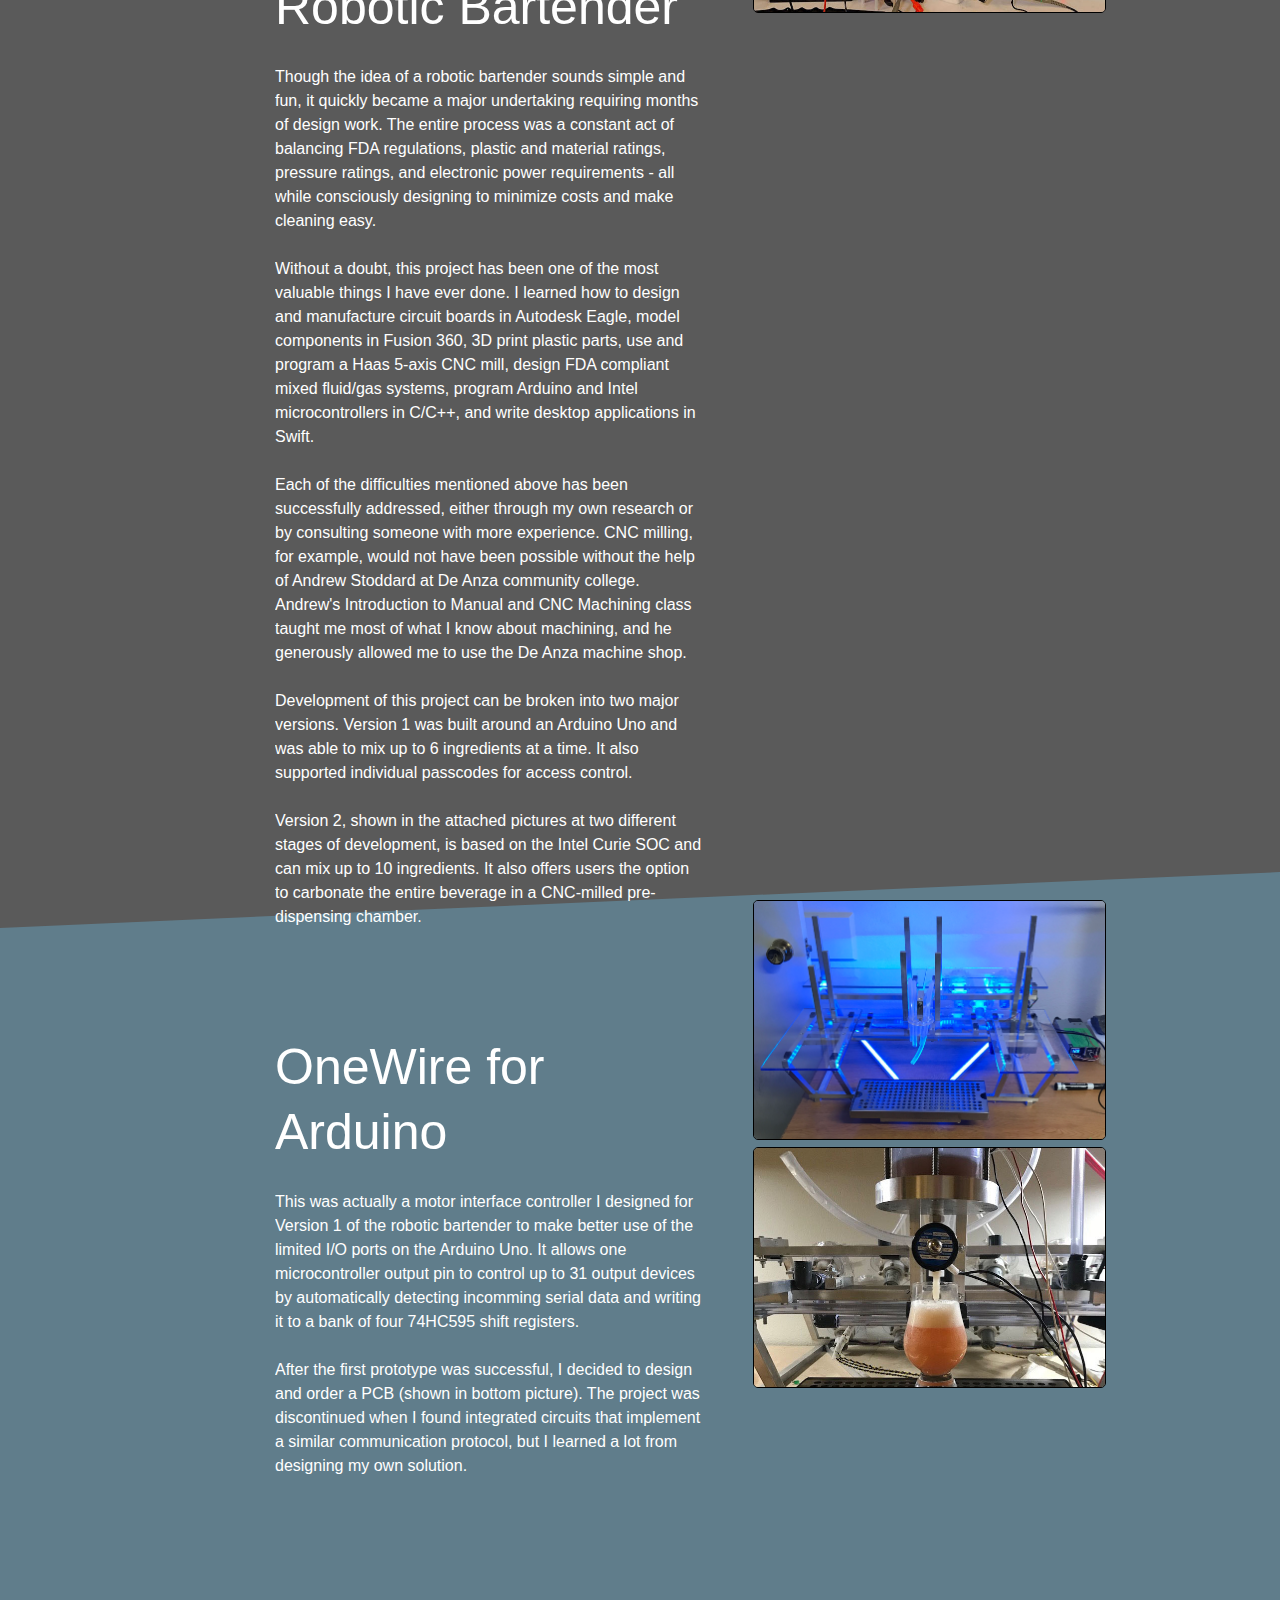
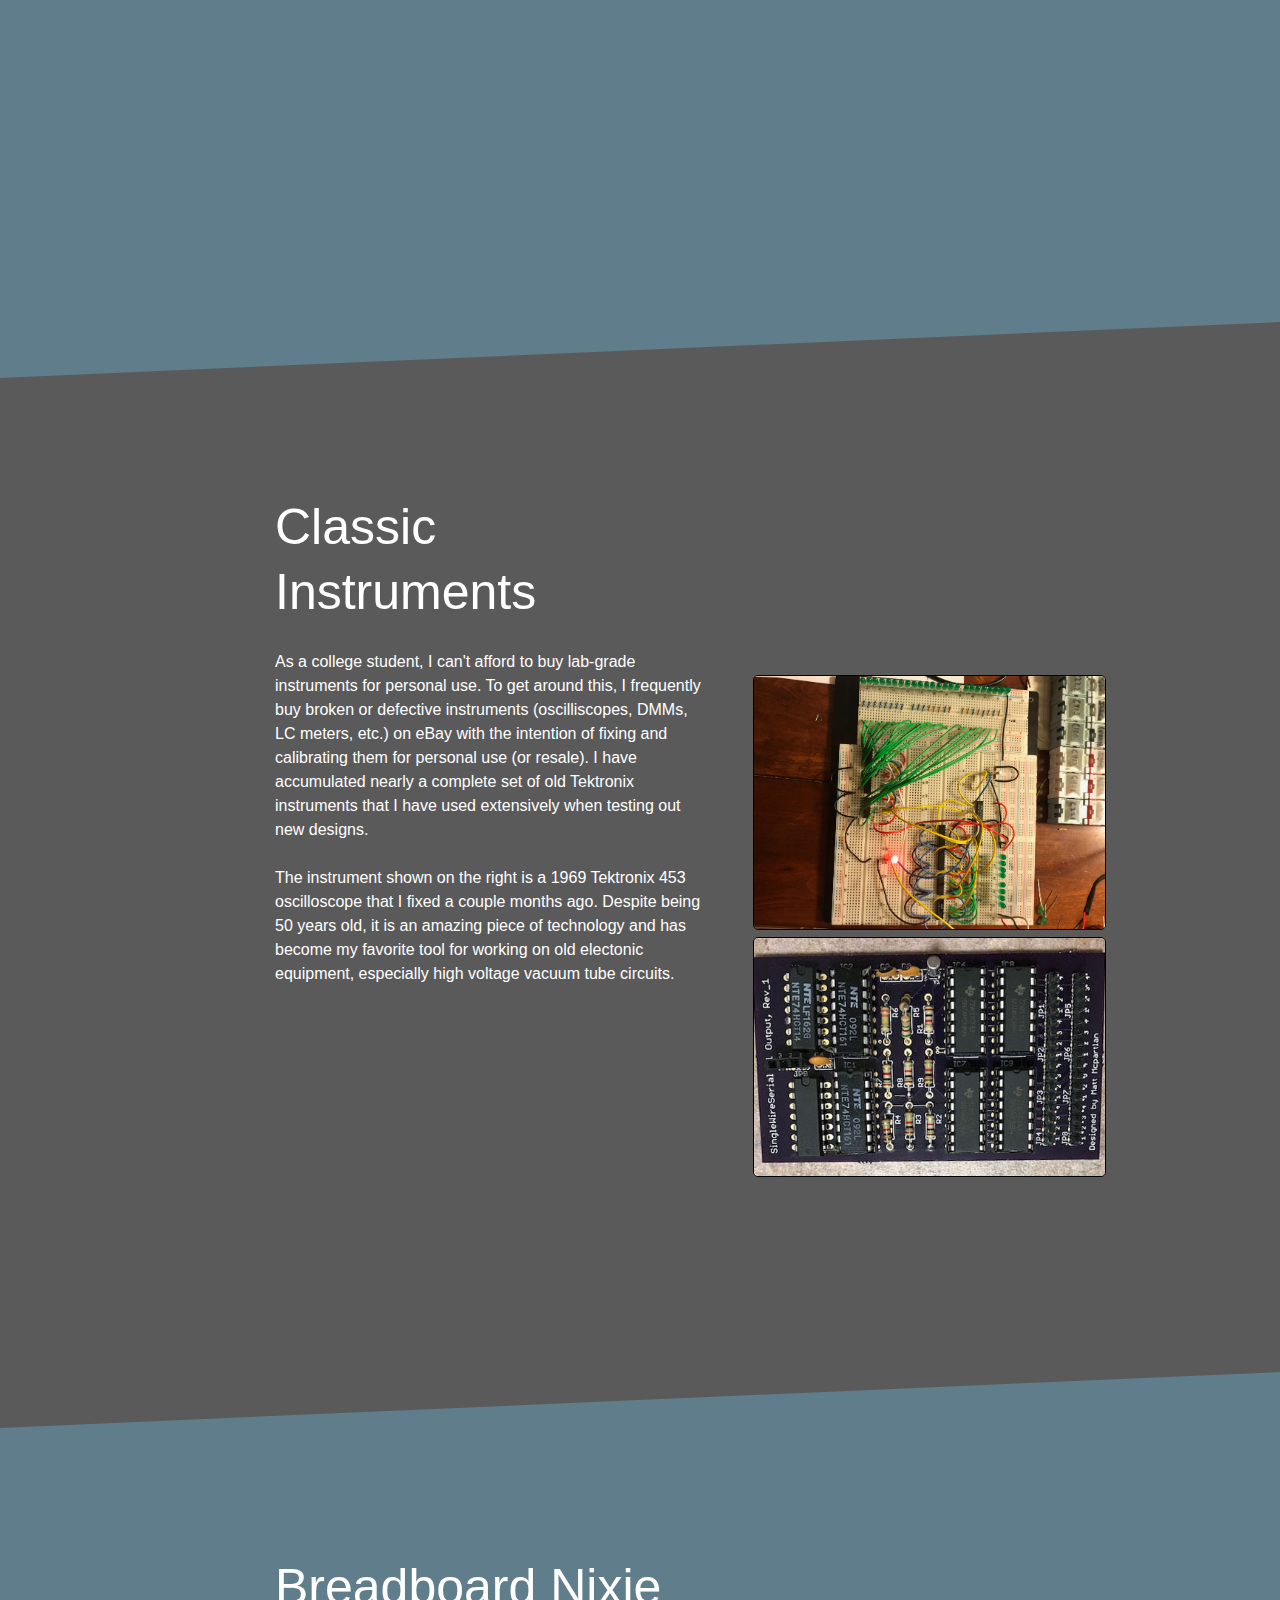
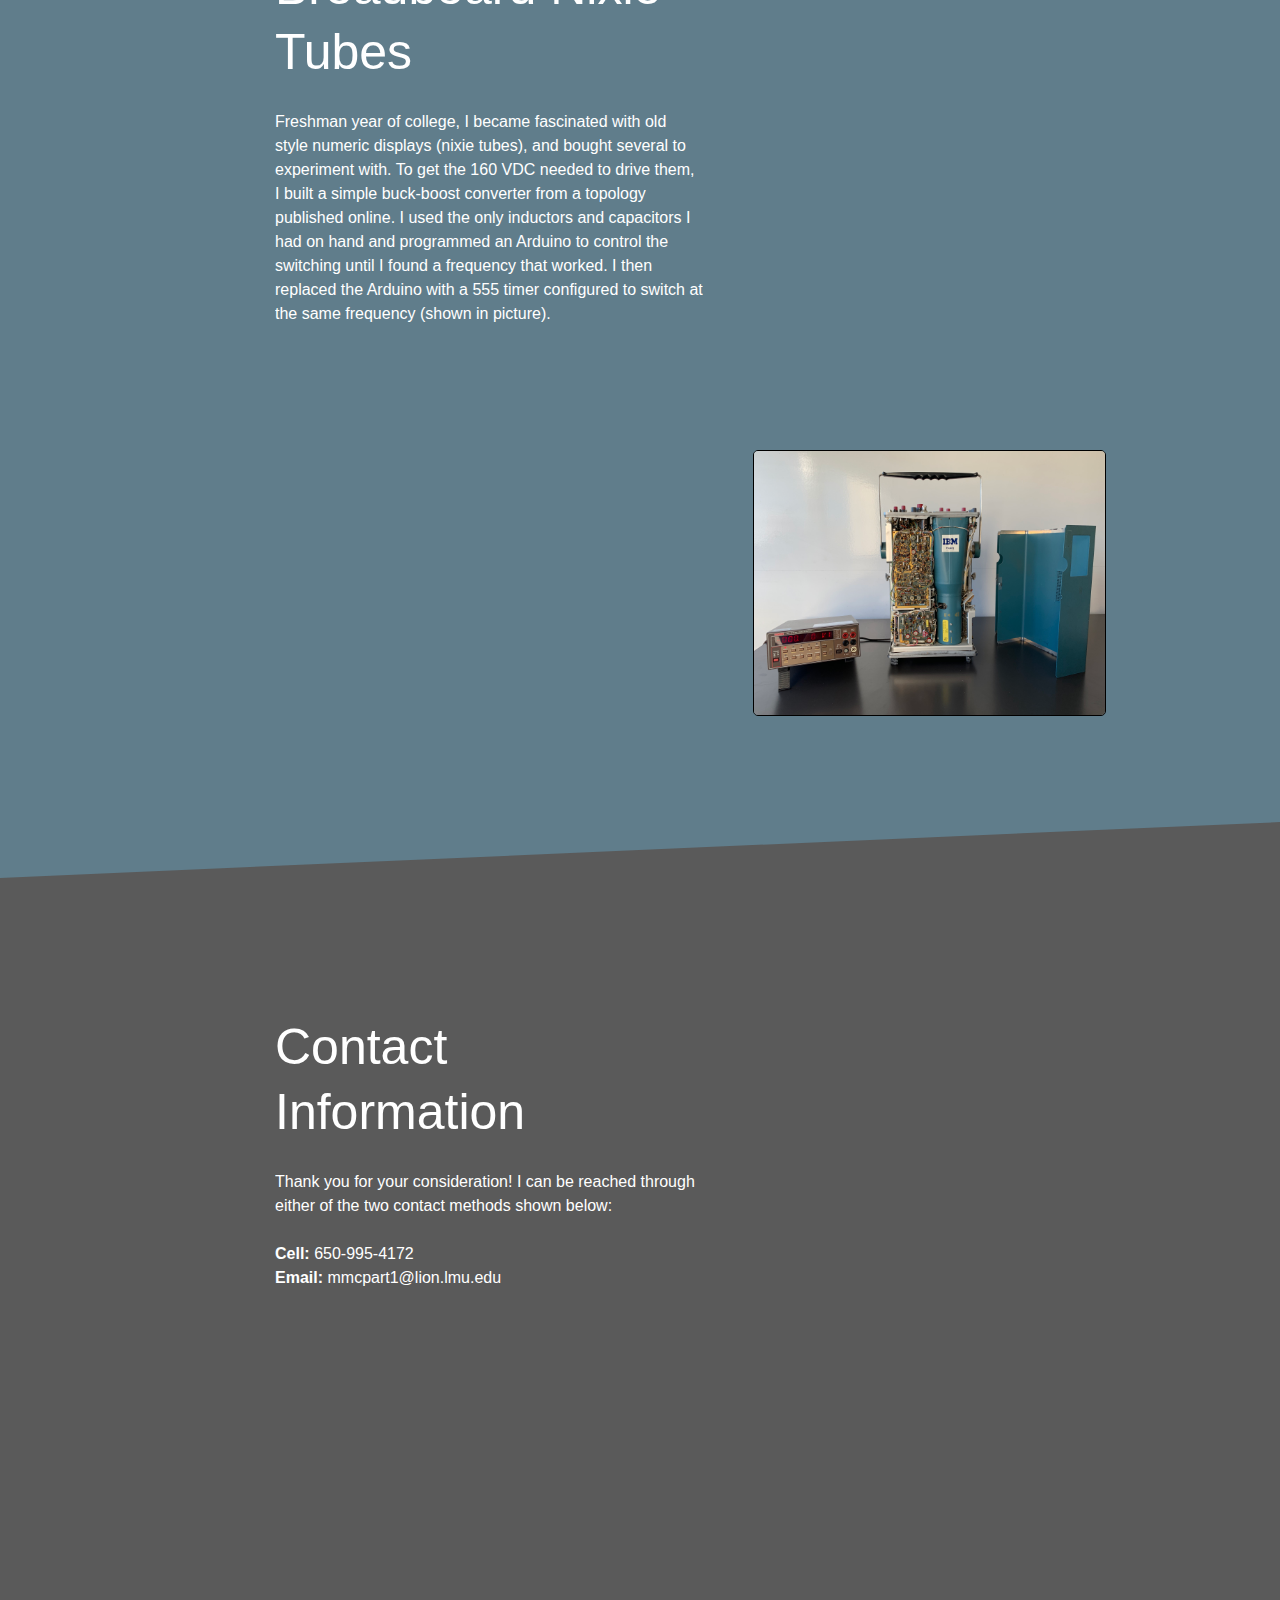
==== commit b52fc34e: "Added MP sim to web page" ====
--- a/index.html
+++ b/index.html
@@ -20,6 +20,7 @@
       <li class="nav-item" id="classic-instrumentation-bar"><a>Classic Instruments</a></li>
       <li class="nav-item" id="breadboard-nixies-bar"><a>Breadboard Nixie Tubes</a></li>
       <li class="nav-item" id="contact-bar"><a>Contact</a></li>
+      <li class="nav-item" id="mp-sim"><a>Melting Point Simulator</a></li>
     </ul>
     <div id="heading">
       <div id="about-me">
